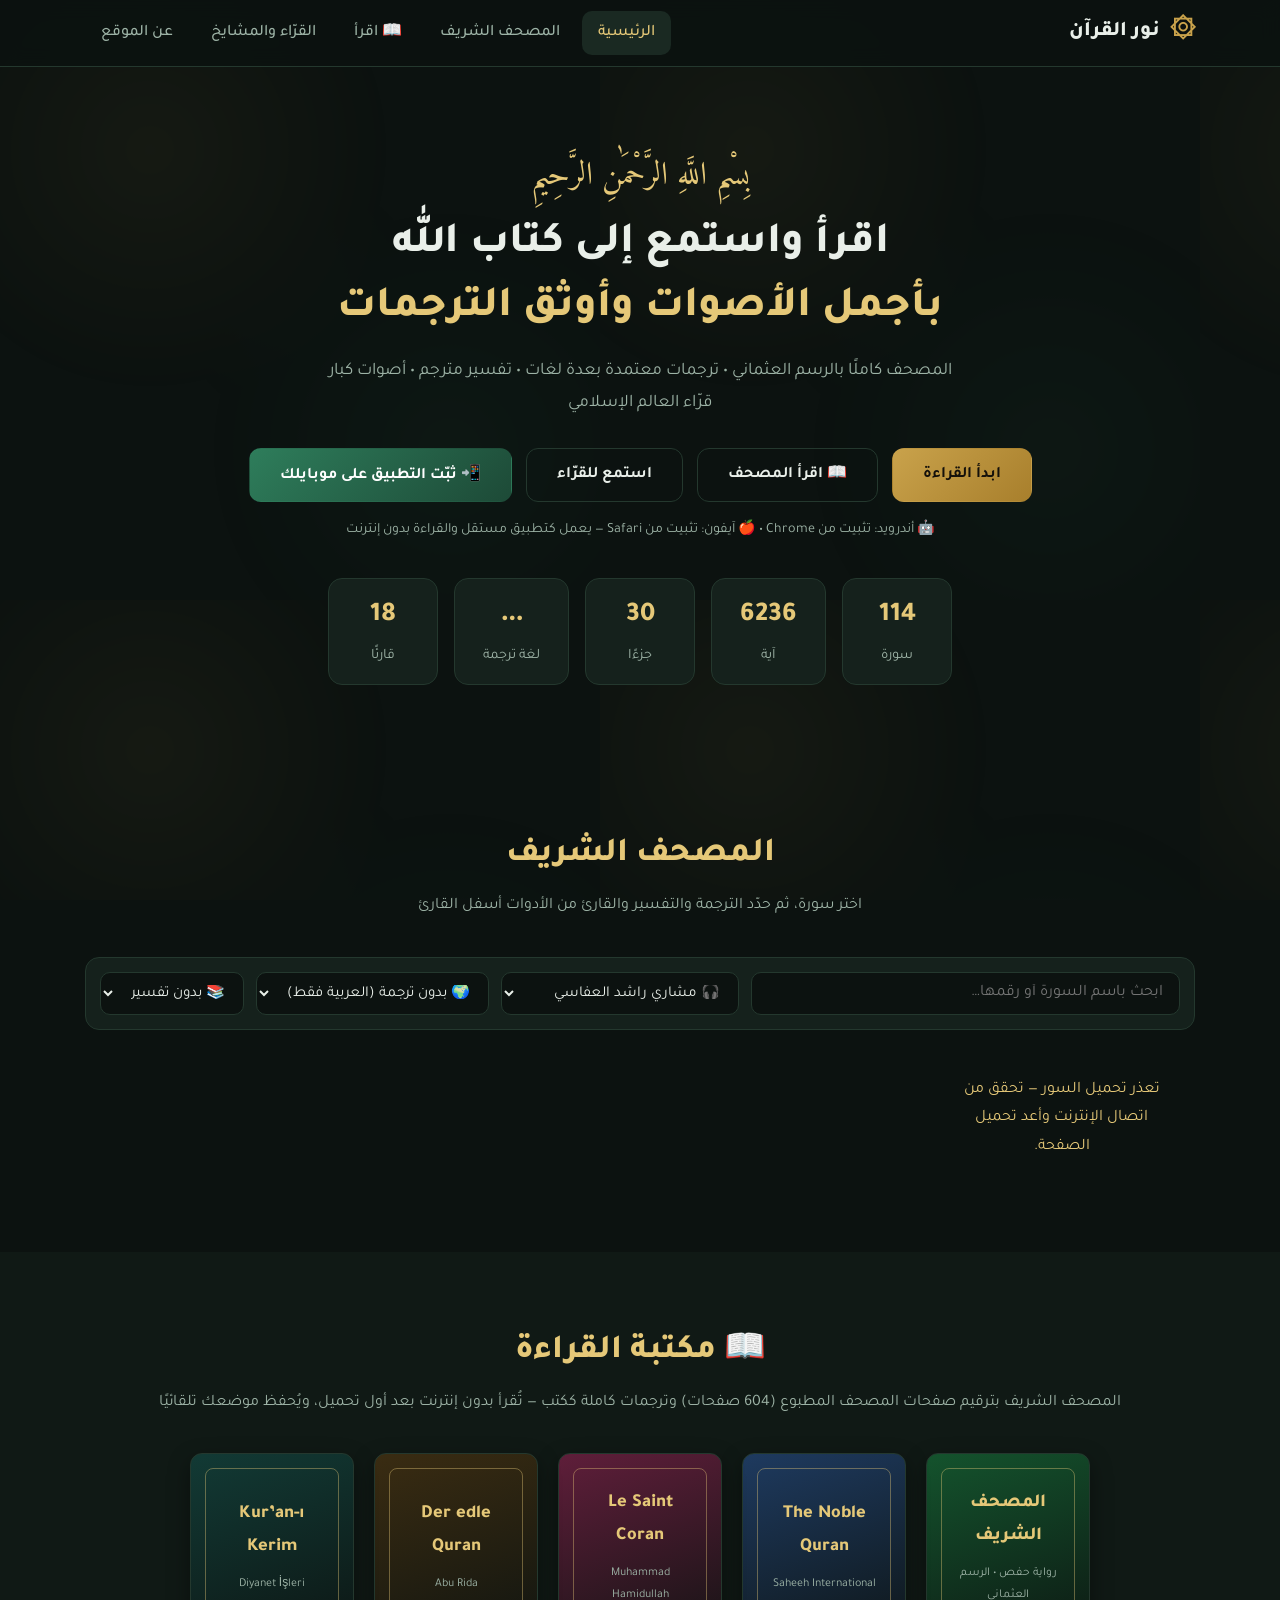
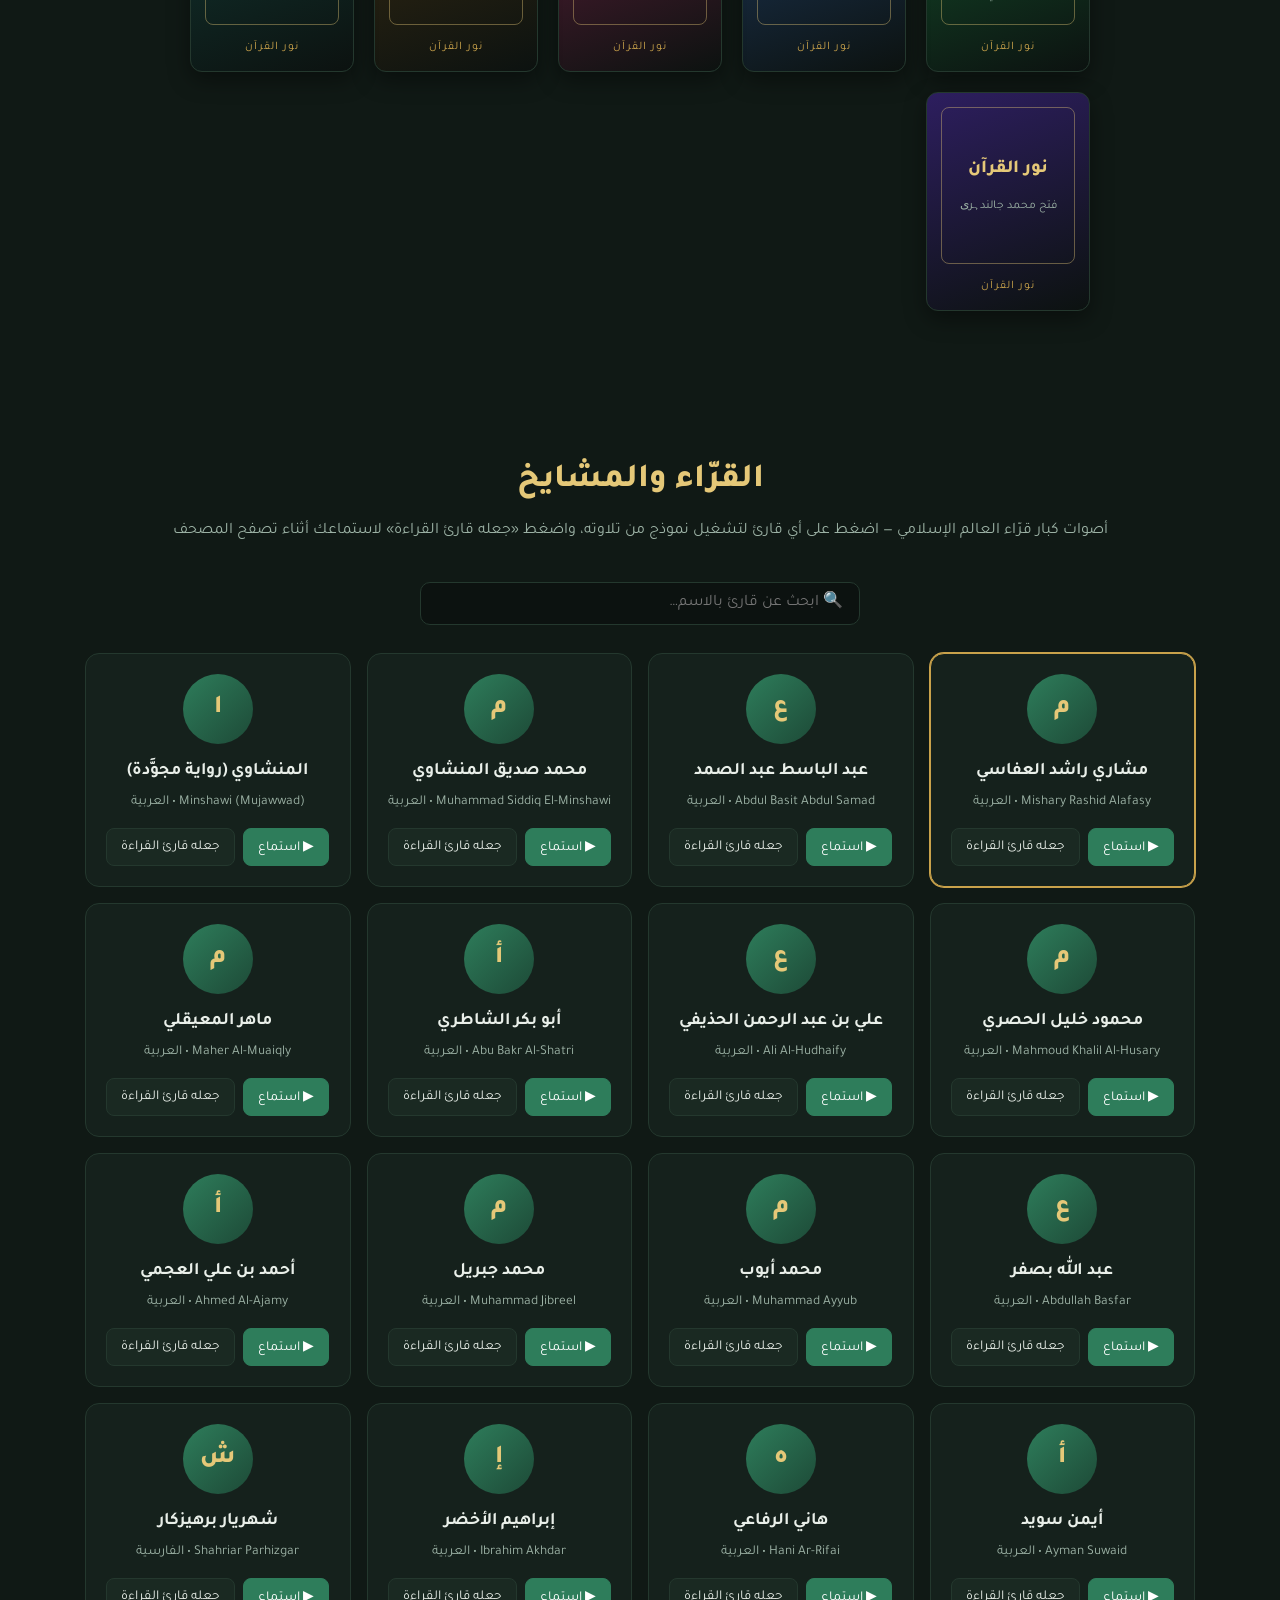
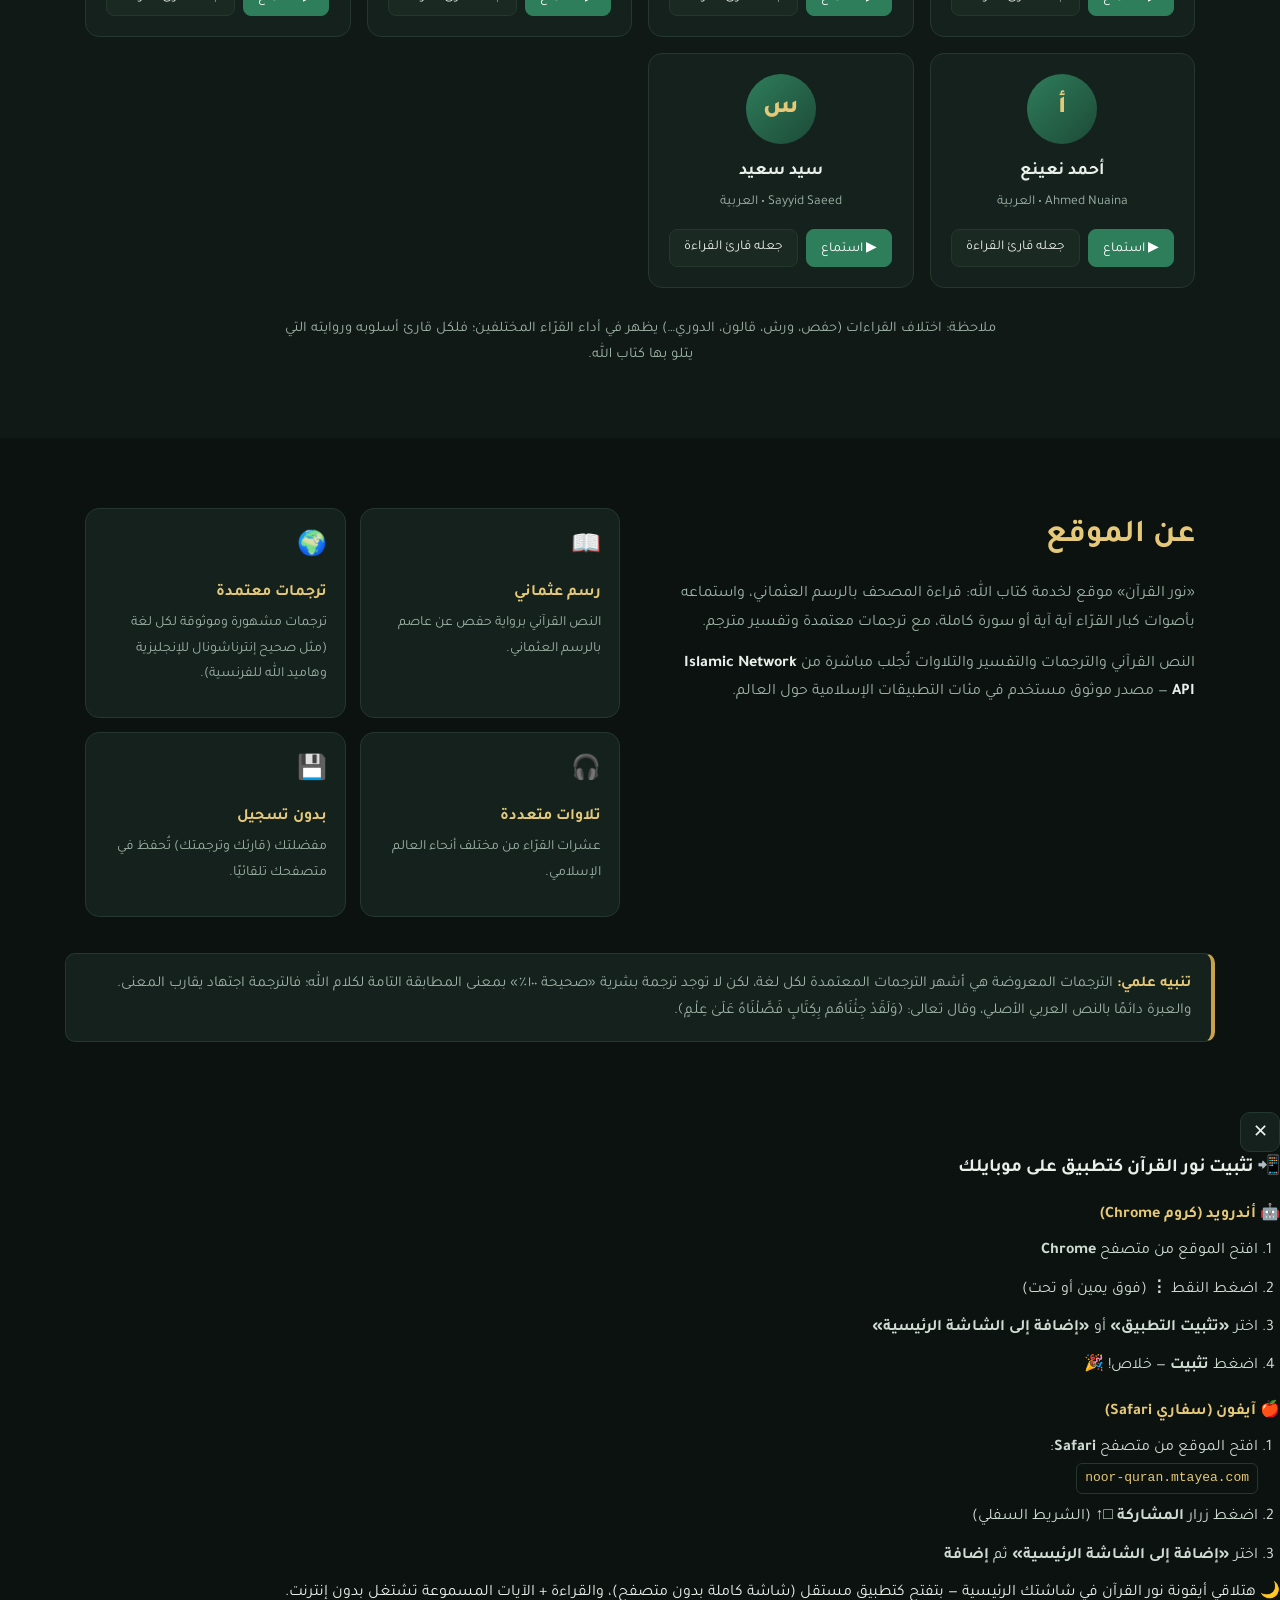
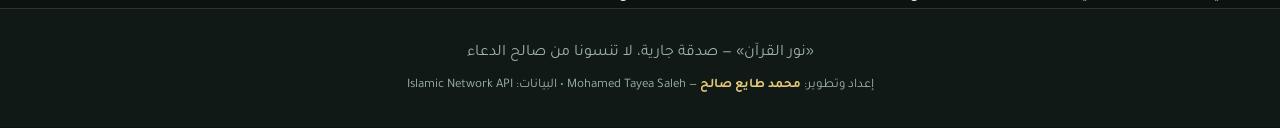
==== index.html @ c4c082a2 "Add files via upload" ====
<!DOCTYPE html>
<html lang="ar" dir="rtl">
<head>
<meta charset="UTF-8">
<meta name="viewport" content="width=device-width, initial-scale=1.0">
<title>نور القرآن | المصحف مكتوبًا ومسموعًا مع الترجمة والتفسير</title>
<meta name="description" content="موقع لقراءة القرآن الكريم مكتوبًا وسماعه بأصوات كبار القرّاء، مع ترجمات معتمدة بعدة لغات وتفسير مترجم.">
<meta name="keywords" content="القرآن الكريم, المصحف, قراءة القرآن, تلاوات, قرّاء, تفسير, ترجمة القرآن, مشاري العفاسي, عبد الباسط, الحصري">
<meta name="robots" content="index, follow">
<link rel="canonical" href="https://www.noor-quran.mtayea.com/">
<meta property="og:type" content="website">
<meta property="og:title" content="نور القرآن | المصحف مكتوبًا ومسموعًا مع الترجمة والتفسير">
<meta property="og:description" content="اقرأ واستمع إلى كتاب الله بالرسم العثماني، بأصوات كبار القرّاء، مع ترجمات معتمدة بعدة لغات وتفسير مترجم.">
<meta property="og:url" content="https://www.noor-quran.mtayea.com/">
<meta property="og:locale" content="ar_AR">
<meta name="twitter:card" content="summary_large_image">
<meta name="twitter:title" content="نور القرآن | المصحف مكتوبًا ومسموعًا">
<meta name="twitter:description" content="اقرأ واستمع إلى كتاب الله بأجمل الأصوات وأوثق الترجمات">
<link rel="preconnect" href="https://fonts.googleapis.com">
<link href="https://fonts.googleapis.com/css2?family=Amiri+Quran&family=Amiri:wght@400;700&family=Tajawal:wght@300;400;500;700;800&display=swap" rel="stylesheet">
<link rel="manifest" href="manifest.json">
<meta name="theme-color" content="#0c1210">
<meta name="mobile-web-app-capable" content="yes">
<meta name="apple-mobile-web-app-capable" content="yes">
<meta name="apple-mobile-web-app-status-bar-style" content="black-translucent">
<link rel="apple-touch-icon" href="icon-192.png">
<link rel="stylesheet" href="style.css">
</head>
<body>

<div class="bg-pattern"></div>

<header class="site-header">
  <div class="container header-inner">
    <a href="#home" class="brand">
      <span class="brand-mark">۞</span>
      <span class="brand-text">نور القرآن</span>
    </a>
    <nav class="main-nav" id="mainNav">
      <a href="#home" class="nav-link active">الرئيسية</a>
      <a href="#quran" class="nav-link">المصحف الشريف</a>
      <a href="#library" class="nav-link">📖 اقرأ</a>
      <a href="#reciters" class="nav-link">القرّاء والمشايخ</a>
      <a href="#about" class="nav-link">عن الموقع</a>
    </nav>
    <button class="nav-toggle" id="navToggle" aria-label="القائمة">☰</button>
  </div>
</header>

<main>
  <!-- ===== HERO / HOME ===== -->
  <section id="home" class="hero section">
    <div class="container hero-inner">
      <p class="hero-bismillah">بِسْمِ اللَّهِ الرَّحْمَٰنِ الرَّحِيمِ</p>
      <h1 class="hero-title">اقرأ واستمع إلى كتاب الله<br><span>بأجمل الأصوات وأوثق الترجمات</span></h1>
      <p class="hero-sub">المصحف كاملًا بالرسم العثماني • ترجمات معتمدة بعدة لغات • تفسير مترجم • أصوات كبار قرّاء العالم الإسلامي</p>
      <div class="hero-actions">
        <a href="#quran" class="btn btn-primary">ابدأ القراءة</a>
        <a href="#library" class="btn btn-ghost">📖 اقرأ المصحف</a>
        <a href="#reciters" class="btn btn-ghost">استمع للقرّاء</a>
        <button class="btn btn-primary" style="background:linear-gradient(135deg,#2e7d5b,#1d4a37);color:#fff" onclick="document.getElementById('iosModal').classList.add('open')">📲 ثبّت التطبيق على موبايلك</button>
      </div>
      <p class="hero-apk-note">🤖 أندرويد: تثبيت من Chrome • 🍎 آيفون: تثبيت من Safari — يعمل كتطبيق مستقل والقراءة بدون إنترنت</p>
      <div class="hero-stats">
        <div class="stat"><span class="stat-num">114</span><span class="stat-label">سورة</span></div>
        <div class="stat"><span class="stat-num">6236</span><span class="stat-label">آية</span></div>
        <div class="stat"><span class="stat-num">30</span><span class="stat-label">جزءًا</span></div>
        <div class="stat" id="statLangs"><span class="stat-num">…</span><span class="stat-label">لغة ترجمة</span></div>
        <div class="stat" id="statReciters"><span class="stat-num">…</span><span class="stat-label">قارئًا</span></div>
      </div>
    </div>
  </section>

  <!-- ===== QURAN ===== -->
  <section id="quran" class="section">
    <div class="container">
      <div class="section-head">
        <h2>المصحف الشريف</h2>
        <p>اختر سورة، ثم حدّد الترجمة والتفسير والقارئ من الأدوات أسفل القارئ</p>
      </div>

      <div class="toolbar">
        <input type="search" id="surahSearch" class="search-input" placeholder="ابحث باسم السورة أو رقمها…">
        <select id="reciterSelect" class="select" title="القارئ"></select>
        <select id="translationSelect" class="select" title="الترجمة"></select>
        <select id="tafsirSelect" class="select" title="التفسير"></select>
      </div>

      <div class="surah-grid" id="surahGrid"></div>
    </div>
  </section>

  <!-- ===== READER OVERLAY ===== -->
  <div class="reader-overlay" id="readerOverlay">
    <div class="reader">
      <div class="reader-header">
        <button class="reader-close" id="readerClose">✕</button>
        <div class="reader-title-wrap">
          <h3 id="readerTitle"></h3>
          <p id="readerMeta"></p>
        </div>
        <button class="btn-play-all" id="playAllBtn">▶ تشغيل السورة</button>
        <button class="btn-play-all dl-btn" id="dlSurahBtn" style="display:none">⬇️ تحميل السورة للاستماع بدون نت</button>
      </div>
      <div class="reader-body" id="readerBody"></div>
      <div class="reader-footer">
        <button class="btn btn-ghost" id="prevSurahBtn">‹ السورة السابقة</button>
        <button class="btn btn-ghost" id="nextSurahBtn">السورة التالية ›</button>
      </div>
    </div>
  </div>

  <!-- ===== LIBRARY (اقرأ) ===== -->
  <section id="library" class="section section-alt">
    <div class="container">
      <div class="section-head">
        <h2>📖 مكتبة القراءة</h2>
        <p>المصحف الشريف بترقيم صفحات المصحف المطبوع (604 صفحات) وترجمات كاملة ككتب — تُقرأ بدون إنترنت بعد أول تحميل، ويُحفظ موضعك تلقائيًا</p>
      </div>
      <div class="library-grid" id="libraryGrid"></div>
    </div>
  </section>

  <!-- ===== BOOK READER OVERLAY ===== -->
  <div class="book-overlay" id="bookOverlay">
    <div class="book-topbar">
      <button class="reader-close" onclick="closeBook()">✕</button>
      <select id="bookSel" class="select" onchange="switchBook(this)"></select>
      <select id="bookSurahSel" class="select" onchange="goSurah(this)"><option value="">انتقال إلى سورة…</option></select>
      <span class="book-pos" id="bookPageNum"></span>
    </div>
    <div class="book-stage" id="bookStage">
      <div class="book-paper" id="bookPage"></div>
    </div>
    <div class="book-nav">
      <button class="btn btn-ghost" id="bookPrev" onclick="bookPrev()">‹ السابقة</button>
      <input type="number" id="bookJump" class="book-jump" min="1" onchange="bookJumpGo(this)" title="رقم الصفحة">
      <button class="btn btn-ghost" id="bookNext" onclick="bookNext()">التالية ›</button>
    </div>
  </div>

  <!-- ===== RECITERS ===== -->
  <section id="reciters" class="section section-alt">
    <div class="container">
      <div class="section-head">
        <h2>القرّاء والمشايخ</h2>
        <p>أصوات كبار قرّاء العالم الإسلامي — اضغط على أي قارئ لتشغيل نموذج من تلاوته، واضغط «جعله قارئ القراءة» لاستماعك أثناء تصفح المصحف</p>
      </div>
      <div class="reciter-search-wrap">
        <input type="search" id="reciterSearch" class="search-input" placeholder="🔍 ابحث عن قارئ بالاسم…">
      </div>
      <div class="reciter-grid" id="reciterGrid"></div>
      <p class="qiraat-note">ملاحظة: اختلاف القراءات (حفص، ورش، قالون، الدوري…) يظهر في أداء القرّاء المختلفين؛ فلكل قارئ أسلوبه وروايته التي يتلو بها كتاب الله.</p>
    </div>
  </section>

  <!-- ===== ABOUT ===== -->
  <section id="about" class="section">
    <div class="container about-grid">
      <div>
        <h2>عن الموقع</h2>
        <p>«نور القرآن» موقع لخدمة كتاب الله: قراءة المصحف بالرسم العثماني، واستماعه بأصوات كبار القرّاء آية آية أو سورة كاملة، مع ترجمات معتمدة وتفسير مترجم.</p>
        <p>النص القرآني والترجمات والتفسير والتلاوات تُجلب مباشرة من <strong>Islamic Network API</strong> — مصدر موثوق مستخدم في مئات التطبيقات الإسلامية حول العالم.</p>
      </div>
      <div class="about-cards">
        <div class="about-card"><span class="about-icon">📖</span><h4>رسم عثماني</h4><p>النص القرآني برواية حفص عن عاصم بالرسم العثماني.</p></div>
        <div class="about-card"><span class="about-icon">🌍</span><h4>ترجمات معتمدة</h4><p>ترجمات مشهورة وموثوقة لكل لغة (مثل صحيح إنترناشونال للإنجليزية وهاميد الله للفرنسية).</p></div>
        <div class="about-card"><span class="about-icon">🎧</span><h4>تلاوات متعددة</h4><p>عشرات القرّاء من مختلف أنحاء العالم الإسلامي.</p></div>
        <div class="about-card"><span class="about-icon">💾</span><h4>بدون تسجيل</h4><p>مفضلتك (قارئك وترجمتك) تُحفظ في متصفحك تلقائيًا.</p></div>
      </div>
    </div>
    <div class="container honesty-note">
      <strong>تنبيه علمي:</strong> الترجمات المعروضة هي أشهر الترجمات المعتمدة لكل لغة، لكن لا توجد ترجمة بشرية «صحيحة ١٠٠٪» بمعنى المطابقة التامة لكلام الله؛ فالترجمة اجتهاد يقارب المعنى. والعبرة دائمًا بالنص العربي الأصلي، وقال تعالى: ﴿وَلَقَدْ جِئْنَاهُم بِكِتَابٍ فَصَّلْنَاهُ عَلَىٰ عِلْمٍ﴾.
    </div>
  </section>
</main>

<div class="ios-modal" id="iosModal">
  <div class="ios-card">
    <button class="reader-close" onclick="document.getElementById('iosModal').classList.remove('open')">✕</button>
    <h3>📲 تثبيت نور القرآن كتطبيق على موبايلك</h3>

    <h4 class="install-sub">🤖 أندرويد (كروم Chrome)</h4>
    <ol>
      <li>افتح الموقع من متصفح <b>Chrome</b></li>
      <li>اضغط النقط <b>⋮</b> (فوق يمين أو تحت)</li>
      <li>اختر <b>«تثبيت التطبيق»</b> أو <b>«إضافة إلى الشاشة الرئيسية»</b></li>
      <li>اضغط <b>تثبيت</b> — خلاص! 🎉</li>
    </ol>

    <h4 class="install-sub">🍎 آيفون (سفاري Safari)</h4>
    <ol>
      <li>افتح الموقع من متصفح <b>Safari</b>:<br><code>noor-quran.mtayea.com</code></li>
      <li>اضغط زرار <b>المشاركة</b> □↑ (الشريط السفلي)</li>
      <li>اختر <b>«إضافة إلى الشاشة الرئيسية»</b> ثم <b>إضافة</b></li>
    </ol>

    <p class="ios-tip">🌙 هتلاقي أيقونة نور القرآن في شاشتك الرئيسية — بتفتح كتطبيق مستقل (شاشة كاملة بدون متصفح)، والقراءة + الآيات المسموعة تشتغل بدون إنترنت.</p>
  </div>
</div>

<footer class="site-footer">
  <div class="container footer-inner">
    <p>«نور القرآن» — صدقة جارية، لا تنسونا من صالح الدعاء</p>
    <p class="footer-src">إعداد وتطوير: <strong style="color:#e5c878">محمد طايع صالح</strong> — Mohamed Tayea Saleh • البيانات: Islamic Network API</p>
  </div>
</footer>

<div class="audio-bar" id="audioBar">
  <span id="audioBarText">…</span>
  <audio id="mainAudio" controls></audio>
</div>

<script>
if ("serviceWorker" in navigator) {
  navigator.serviceWorker.register("sw.js").catch(() => {});
}
</script>
<script src="app.js"></script>
<script src="reader.js"></script>
</body>
</html>
---- style.css ----
:root{
  --bg:#0c1210;
  --bg-2:#101915;
  --card:#15211c;
  --card-2:#1a2922;
  --line:#24382e;
  --gold:#c9a24b;
  --gold-2:#e5c878;
  --green:#2e7d5b;
  --text:#e9efe9;
  --muted:#9db3a6;
  --radius:14px;
}
*{box-sizing:border-box;margin:0;padding:0}
html{scroll-behavior:smooth}
body{
  font-family:'Tajawal',sans-serif;
  background:var(--bg);
  color:var(--text);
  line-height:1.8;
  overflow-x:hidden;
}
.bg-pattern{
  position:fixed;inset:0;z-index:-1;opacity:.05;pointer-events:none;
  background-image:radial-gradient(circle at 25% 25%, var(--gold) 0, transparent 40%),
                   radial-gradient(circle at 75% 75%, var(--green) 0, transparent 40%);
  background-size:600px 600px;
}
.container{max-width:1150px;margin:0 auto;padding:0 20px}
a{color:inherit;text-decoration:none}

/* ===== Header ===== */
.site-header{
  position:sticky;top:0;z-index:50;
  background:rgba(12,18,16,.9);backdrop-filter:blur(10px);
  border-bottom:1px solid var(--line);
}
.header-inner{display:flex;align-items:center;justify-content:space-between;height:66px}
.brand{display:flex;align-items:center;gap:10px;font-size:1.3rem;font-weight:800}
.brand-mark{color:var(--gold);font-size:1.6rem}
.main-nav{display:flex;gap:6px}
.nav-link{padding:8px 16px;border-radius:10px;color:var(--muted);font-weight:500;transition:.2s}
.nav-link:hover{color:var(--text)}
.nav-link.active{background:var(--card-2);color:var(--gold-2)}
.nav-toggle{display:none;background:none;border:1px solid var(--line);color:var(--text);border-radius:8px;padding:6px 12px;font-size:1.2rem;cursor:pointer}

/* ===== Hero ===== */
.hero{padding:90px 0 70px;text-align:center}
.hero-bismillah{
  font-family:'Amiri Quran',serif;font-size:2rem;color:var(--gold-2);margin-bottom:18px;
}
.hero-title{font-size:2.7rem;font-weight:800;line-height:1.5;margin-bottom:14px}
.hero-title span{color:var(--gold-2)}
.hero-sub{color:var(--muted);font-size:1.1rem;max-width:640px;margin:0 auto 28px}
.hero-actions{display:flex;gap:14px;justify-content:center;flex-wrap:wrap;margin-bottom:16px}
.hero-apk-note{color:var(--muted);font-size:.88rem;margin-bottom:34px;text-align:center}
.btn{
  display:inline-block;padding:12px 30px;border-radius:12px;font-weight:700;cursor:pointer;
  border:1px solid transparent;transition:.2s;font-size:1rem;font-family:inherit;
}
.btn-primary{background:linear-gradient(135deg,var(--gold),#a87f2c);color:#14100a}
.btn-primary:hover{filter:brightness(1.1)}
.btn-ghost{background:transparent;border-color:var(--line);color:var(--text)}
.btn-ghost:hover{border-color:var(--gold);color:var(--gold-2)}
.hero-stats{display:flex;gap:16px;justify-content:center;flex-wrap:wrap}
.stat{
  background:var(--card);border:1px solid var(--line);border-radius:var(--radius);
  padding:14px 28px;min-width:110px;
}
.stat-num{display:block;font-size:1.7rem;font-weight:800;color:var(--gold-2)}
.stat-label{color:var(--muted);font-size:.9rem}

/* ===== Sections ===== */
.section{padding:70px 0}
.section-alt{background:var(--bg-2)}
.section-head{text-align:center;margin-bottom:36px}
.section-head h2{font-size:2.1rem;font-weight:800;color:var(--gold-2)}
.section-head p{color:var(--muted);margin-top:6px}

/* ===== Toolbar ===== */
.toolbar{
  display:flex;gap:12px;flex-wrap:wrap;margin-bottom:26px;
  background:var(--card);border:1px solid var(--line);border-radius:var(--radius);padding:14px;
}
.search-input{
  flex:1;min-width:220px;background:var(--bg);border:1px solid var(--line);
  border-radius:10px;padding:11px 16px;color:var(--text);font-family:inherit;font-size:1rem;
}
.search-input:focus{outline:none;border-color:var(--gold)}
.select{
  background:var(--bg);border:1px solid var(--line);border-radius:10px;
  padding:11px 14px;color:var(--text);font-family:inherit;font-size:.95rem;cursor:pointer;max-width:260px;
}
.select:focus{outline:none;border-color:var(--gold)}

/* ===== Surah grid ===== */
.surah-grid{display:grid;grid-template-columns:repeat(auto-fill,minmax(230px,1fr));gap:14px}
.surah-card{
  background:var(--card);border:1px solid var(--line);border-radius:var(--radius);
  padding:16px;cursor:pointer;transition:.2s;display:flex;gap:14px;align-items:center;
}
.surah-card:hover{transform:translateY(-3px);border-color:var(--gold);background:var(--card-2)}
.surah-num{
  width:46px;height:46px;flex-shrink:0;display:grid;place-items:center;
  border:2px solid var(--gold);border-radius:12px;color:var(--gold-2);font-weight:800;
  transform:rotate(45deg);
}
.surah-num span{transform:rotate(-45deg)}
.surah-info h4{font-size:1.05rem}
.surah-info p{color:var(--muted);font-size:.85rem}
.surah-badge{margin-inline-start:auto;font-size:.75rem;color:var(--muted);border:1px solid var(--line);border-radius:20px;padding:2px 10px}

/* ===== Reader ===== */
.reader-overlay{
  position:fixed;inset:0;z-index:100;display:none;
  background:rgba(5,8,7,.96);overflow-y:auto;
}
.reader-overlay.open{display:block}
.reader{max-width:900px;margin:0 auto;padding:20px}
.reader-header{
  display:flex;align-items:center;gap:14px;flex-wrap:wrap;
  position:sticky;top:0;background:rgba(5,8,7,.97);padding:14px 0;border-bottom:1px solid var(--line);z-index:5;
}
.reader-close{
  background:var(--card);border:1px solid var(--line);color:var(--text);
  width:40px;height:40px;border-radius:10px;cursor:pointer;font-size:1.1rem;
}
.reader-title-wrap{flex:1;min-width:180px}
.reader-title-wrap h3{font-size:1.4rem;color:var(--gold-2)}
.reader-title-wrap p{color:var(--muted);font-size:.85rem}
.btn-play-all{
  background:var(--green);border:none;color:#fff;padding:10px 20px;border-radius:10px;
  font-family:inherit;font-weight:700;cursor:pointer;font-size:.95rem;
}
.btn-play-all.playing{background:#a33}
.reader-body{padding:26px 0}
.bismillah-line{
  font-family:'Amiri Quran',serif;font-size:2.1rem;text-align:center;color:var(--gold-2);
  margin-bottom:26px;
}
.ayah-block{
  background:var(--card);border:1px solid var(--line);border-radius:var(--radius);
  padding:20px 22px;margin-bottom:16px;transition:.2s;
}
.ayah-block.playing{border-color:var(--gold);background:var(--card-2);box-shadow:0 0 0 1px var(--gold)}
.ayah-head{display:flex;align-items:center;gap:12px;margin-bottom:12px}
.ayah-num-badge{
  background:var(--green);color:#fff;border-radius:8px;padding:2px 12px;font-size:.85rem;font-weight:700;
}
.ayah-play-btn{
  background:var(--card-2);border:1px solid var(--line);color:var(--gold-2);
  width:36px;height:36px;border-radius:50%;cursor:pointer;font-size:.9rem;transition:.2s;
}
.ayah-play-btn:hover{border-color:var(--gold)}
.ayah-arabic{
  font-family:'Amiri Quran',serif;font-size:1.9rem;line-height:2.3;color:var(--text);
}
.ayah-translation{margin-top:12px;color:var(--muted);border-right:3px solid var(--green);padding-right:12px;font-size:.98rem}
.ayah-tafsir{
  margin-top:12px;background:var(--bg);border:1px solid var(--line);border-radius:10px;
  padding:12px 14px;font-size:.92rem;color:#cfdcd2;
}
.ayah-tafsir strong{color:var(--gold-2)}
.reader-footer{display:flex;justify-content:space-between;padding:16px 0 40px;gap:12px;flex-wrap:wrap}

/* ===== Reciters ===== */
.reciter-search-wrap{max-width:440px;margin:0 auto 28px}
.reciter-search-wrap .search-input{width:100%}
.reciter-grid{display:grid;grid-template-columns:repeat(auto-fill,minmax(250px,1fr));gap:16px}
.reciter-card{
  background:var(--card);border:1px solid var(--line);border-radius:var(--radius);
  padding:20px;text-align:center;transition:.2s;
}
.reciter-card:hover{border-color:var(--gold)}
.reciter-card.active-reciter{border-color:var(--gold);box-shadow:0 0 0 1px var(--gold)}
.reciter-avatar{
  width:70px;height:70px;margin:0 auto 12px;border-radius:50%;
  background:linear-gradient(135deg,var(--green),#1d4a37);display:grid;place-items:center;
  font-size:1.6rem;font-weight:800;color:var(--gold-2);
}
.reciter-card h4{font-size:1.1rem;margin-bottom:2px}
.reciter-card p{color:var(--muted);font-size:.85rem;margin-bottom:14px}
.reciter-actions{display:flex;gap:8px;justify-content:center;flex-wrap:wrap}
.reciter-btn{
  background:var(--card-2);border:1px solid var(--line);color:var(--text);
  padding:8px 14px;border-radius:8px;cursor:pointer;font-family:inherit;font-size:.85rem;transition:.2s;
}
.reciter-btn:hover{border-color:var(--gold);color:var(--gold-2)}
.reciter-btn.primary{background:var(--green);border-color:var(--green);color:#fff}
.qiraat-note{color:var(--muted);text-align:center;max-width:720px;margin:28px auto 0;font-size:.92rem}

/* ===== About ===== */
.about-grid{display:grid;grid-template-columns:1fr 1fr;gap:40px;align-items:start}
.about-grid h2{font-size:2rem;color:var(--gold-2);margin-bottom:14px}
.about-grid p{color:var(--muted);margin-bottom:12px}
.about-grid strong{color:var(--text)}
.about-cards{display:grid;grid-template-columns:1fr 1fr;gap:14px}
.about-card{background:var(--card);border:1px solid var(--line);border-radius:var(--radius);padding:18px}
.about-icon{font-size:1.5rem;display:block;margin-bottom:8px}
.about-card h4{color:var(--gold-2);margin-bottom:4px}
.about-card p{font-size:.88rem}
.honesty-note{
  margin-top:36px;background:var(--card);border:1px solid var(--line);
  border-right:4px solid var(--gold);border-radius:10px;padding:16px 20px;color:var(--muted);font-size:.95rem;
}
.honesty-note strong{color:var(--gold-2)}

/* ===== Footer ===== */
.site-footer{border-top:1px solid var(--line);padding:30px 0;background:var(--bg-2)}
.footer-inner{text-align:center;color:var(--muted)}
.footer-src{font-size:.82rem;margin-top:6px}

/* ===== Audio bar ===== */
.audio-bar{
  position:fixed;bottom:0;left:0;right:0;z-index:90;
  background:var(--card-2);border-top:1px solid var(--gold);
  display:none;align-items:center;gap:16px;padding:8px 20px;
}
.audio-bar.show{display:flex}
.audio-bar span{font-size:.9rem;color:var(--gold-2);white-space:nowrap;overflow:hidden;text-overflow:ellipsis}
.audio-bar audio{height:40px;flex:1;max-width:520px}

/* ===== Responsive ===== */
@media (max-width:820px){
  .hero-title{font-size:1.9rem}
  .about-grid{grid-template-columns:1fr}
  .main-nav{
    display:none;position:absolute;top:66px;right:0;left:0;
    background:var(--bg-2);flex-direction:column;padding:12px;border-bottom:1px solid var(--line);
  }
  .main-nav.open{display:flex}
  .nav-toggle{display:block}
  .ayah-arabic{font-size:1.5rem}
  .toolbar .select{max-width:100%;width:100%}
}

/* ===== Library (مكتبة القراءة) ===== */
.library-grid{display:grid;grid-template-columns:repeat(auto-fill,minmax(160px,1fr));gap:20px;max-width:900px;margin:0 auto}
.book-cover{aspect-ratio:3/4;border-radius:12px;border:1px solid var(--line);cursor:pointer;position:relative;overflow:hidden;transition:.25s;box-shadow:0 8px 22px rgba(0,0,0,.4)}
.book-cover:hover{transform:translateY(-6px) scale(1.02);box-shadow:0 14px 30px rgba(0,0,0,.55)}
.book-cover-inner{position:absolute;inset:14px 14px 46px;display:flex;flex-direction:column;justify-content:center;align-items:center;text-align:center;gap:10px;border:1px solid rgba(229,200,120,.4);border-radius:8px;padding:10px}
.book-cover-name{font-size:1.15rem;font-weight:800;color:var(--gold-2)}
.book-cover-author{font-size:.75rem;color:var(--muted)}
.book-cover-brand{position:absolute;bottom:12px;left:0;right:0;text-align:center;font-size:.72rem;color:var(--gold);letter-spacing:1px}

/* ===== Book Reader ===== */
.book-overlay{position:fixed;inset:0;z-index:110;display:none;background:#080d0b;flex-direction:column}
.book-overlay.open{display:flex}
.book-topbar{display:flex;align-items:center;gap:10px;padding:10px 16px;background:var(--card);border-bottom:1px solid var(--line);flex-wrap:wrap}
.book-topbar .select{max-width:200px}
.book-pos{margin-inline-start:auto;color:var(--gold-2);font-weight:700;font-size:.95rem}
.book-stage{flex:1;min-height:0;overflow:hidden;padding:14px 10px;display:flex;justify-content:center}
.book-paper{background:#f6f0dc;color:#222;width:100%;max-width:760px;height:100%;min-height:0;overflow-y:auto;border-radius:6px;padding:40px 38px;box-shadow:0 10px 40px rgba(0,0,0,.6), inset 0 0 60px rgba(120,90,20,.08);line-height:2.3;box-sizing:border-box}
.book-paper[dir="rtl"]{font-family:'Amiri Quran','Amiri',serif;text-align:justify;font-size:1.65rem}
.book-paper[dir="ltr"]{text-align:left;font-size:1.08rem;line-height:1.9}
.book-loading{text-align:center;padding:80px 20px;color:#555}
.bsurah{text-align:center;margin:14px 0 10px}
.bsurah-frame{display:inline-block;border:2px solid #8a6d2f;border-radius:10px;padding:4px 26px;color:#6b541c;font-weight:700;font-size:1.15rem;background:linear-gradient(180deg,#fbf6e3,#efe4bd)}
.bbismillah{text-align:center;color:#6b541c;font-size:1.5rem;margin:6px 0 14px}
.bayah-num{display:inline-grid;place-items:center;min-width:1.7em;height:1.7em;border:1.5px solid #8a6d2f;border-radius:50%;font-size:.55em;color:#6b541c;margin:0 4px;font-family:'Tajawal',sans-serif;vertical-align:middle}
.btrans-surah{text-align:center;font-weight:800;color:#6b541c;border-bottom:2px solid #d8c68a;padding-bottom:6px;margin:18px 0 12px;font-size:1.05rem}
.btrans-ayah{display:flex;gap:10px;margin-bottom:12px;align-items:flex-start}
.btrans-ayah .bayah-num{flex-shrink:0;margin-top:3px;border-color:#b09a55;color:#8a6d2f}
.btrans-ayah p{margin:0;flex:1}
.book-nav{display:flex;align-items:center;justify-content:center;gap:14px;padding:12px;background:var(--card);border-top:1px solid var(--line)}
.book-jump{width:90px;background:var(--bg);border:1px solid var(--line);border-radius:10px;padding:10px;color:var(--text);text-align:center;font-family:inherit}
.book-nav .btn:disabled{opacity:.35;cursor:default}
@media(max-width:640px){
  .book-stage{padding:8px 6px}
  .book-paper{padding:22px 14px}
  .book-paper[dir="rtl"]{font-size:1.3rem;line-height:2}
}

/* ===== Install modal ===== */
.install-sub{color:var(--gold-2);margin:16px 0 6px;font-size:1rem}
.ios-card ol{margin:6px 0 0;padding-inline-start:22px}
.ios-card li{margin-bottom:8px;color:#cfdcd2;line-height:1.9}
.ios-card code{background:var(--bg);border:1px solid var(--line);border-radius:6px;padding:2px 8px;color:var(--gold-2);direction:ltr;display:inline-block}
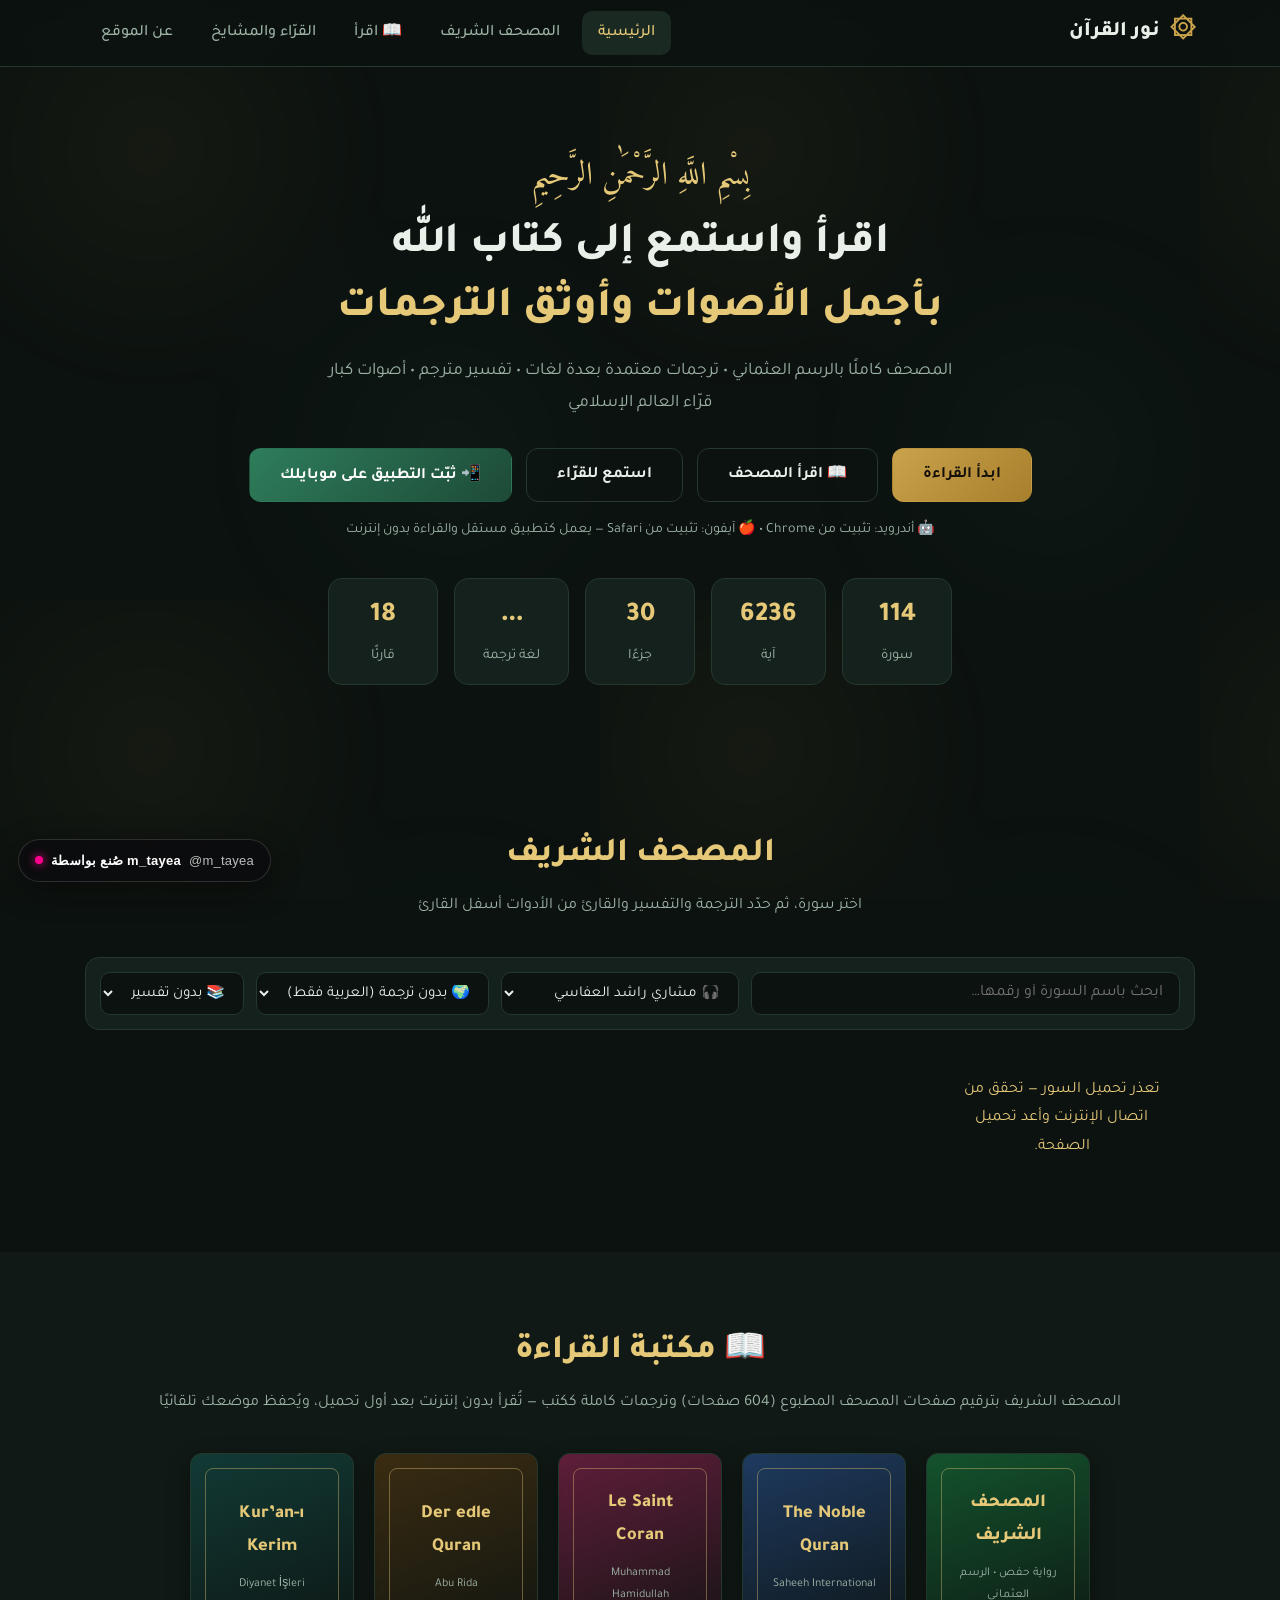
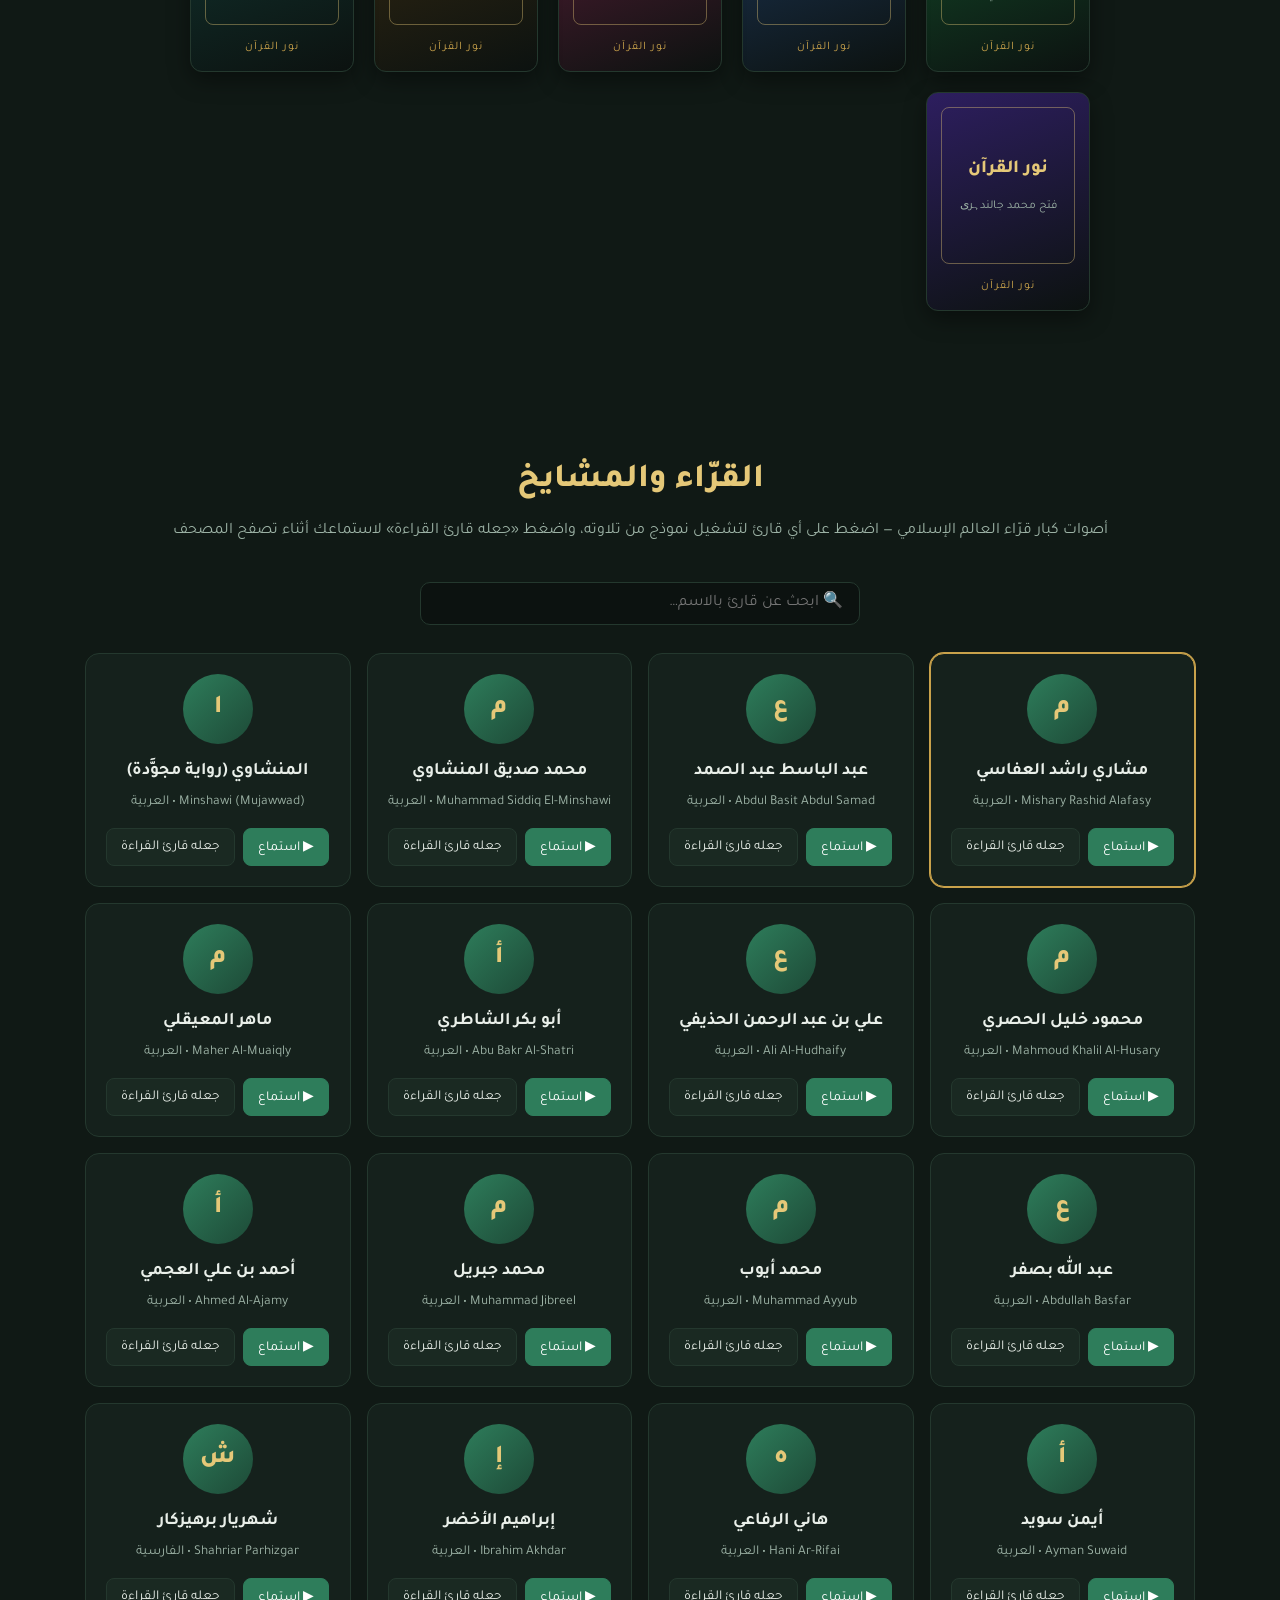
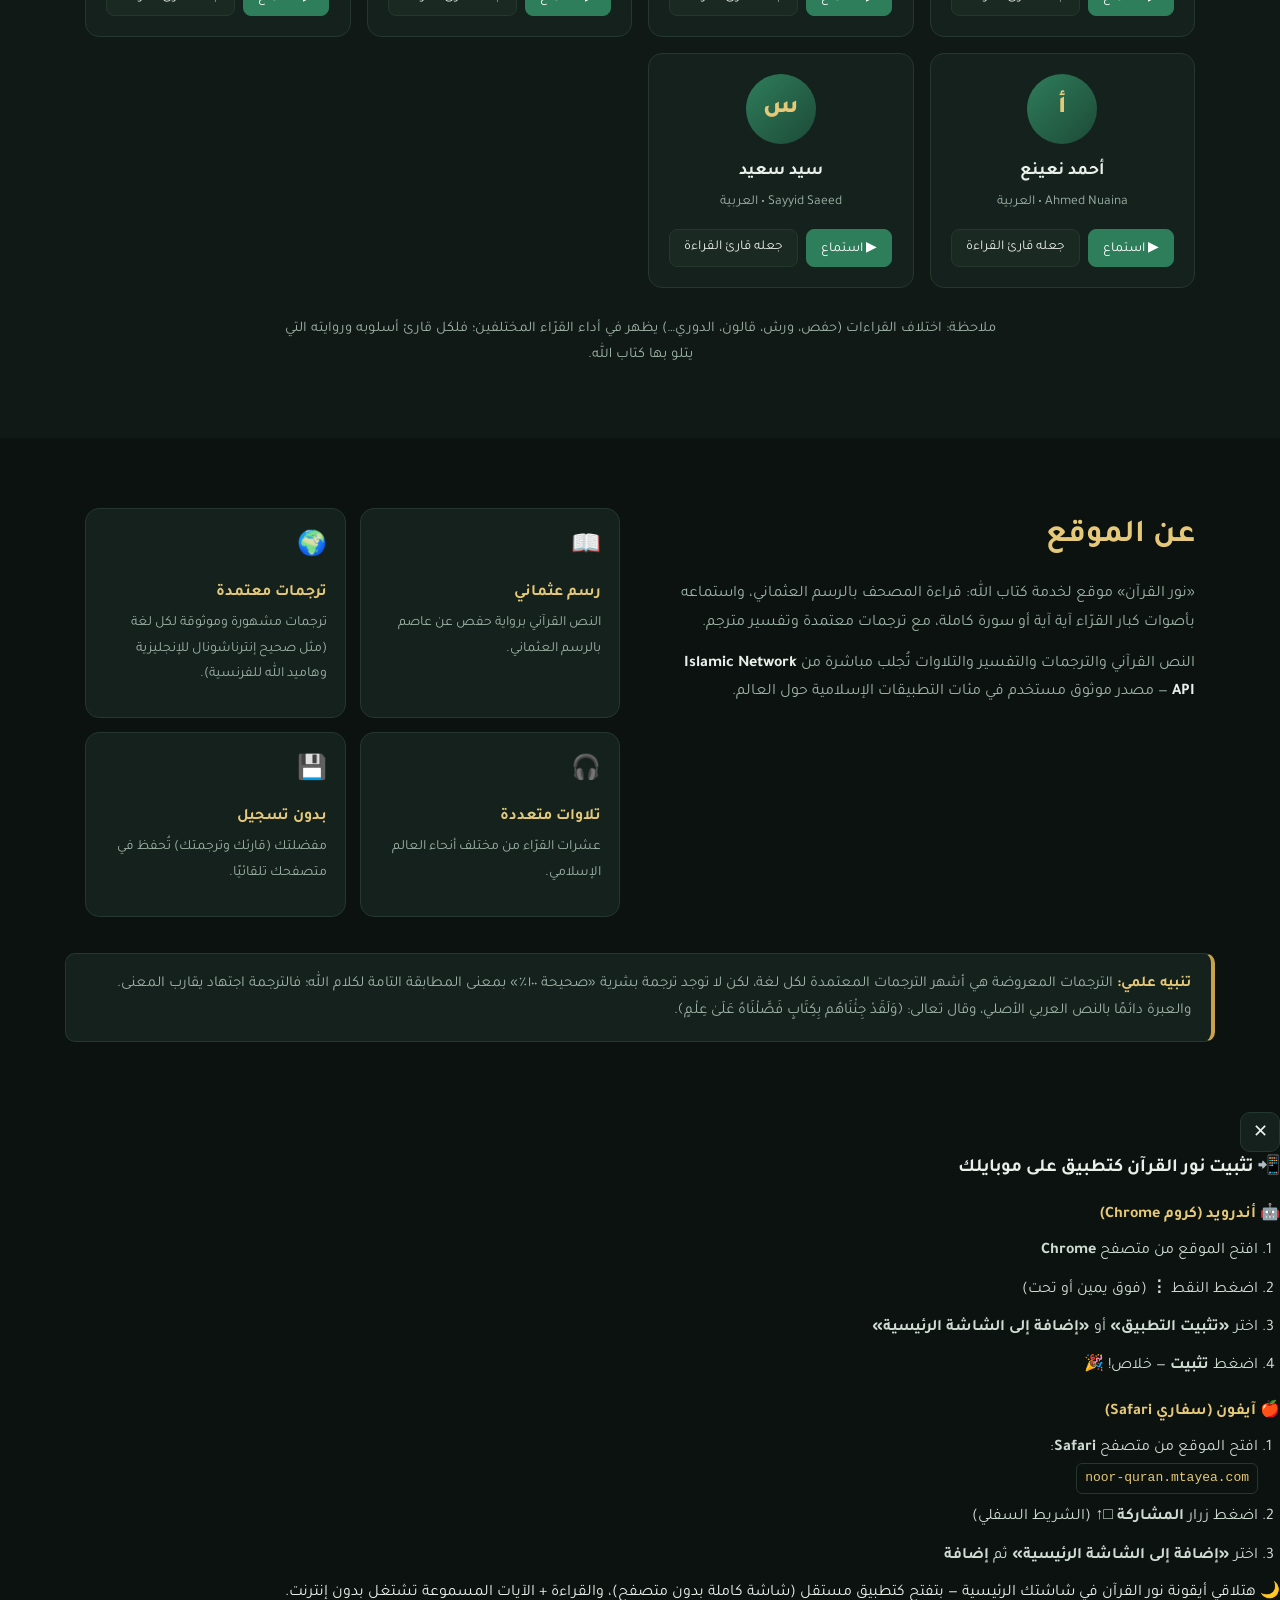
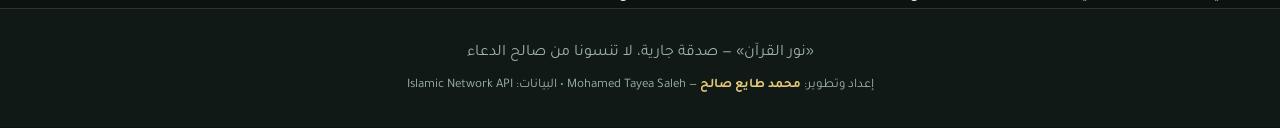
==== commit 8c8ab3f9: "m_tayea signature 🤖" ====
--- a/index.html
+++ b/index.html
@@ -218,5 +218,6 @@
 </script>
 <script src="app.js"></script>
 <script src="reader.js"></script>
+<script src="mtayea-signature.js"></script>
 </body>
 </html>
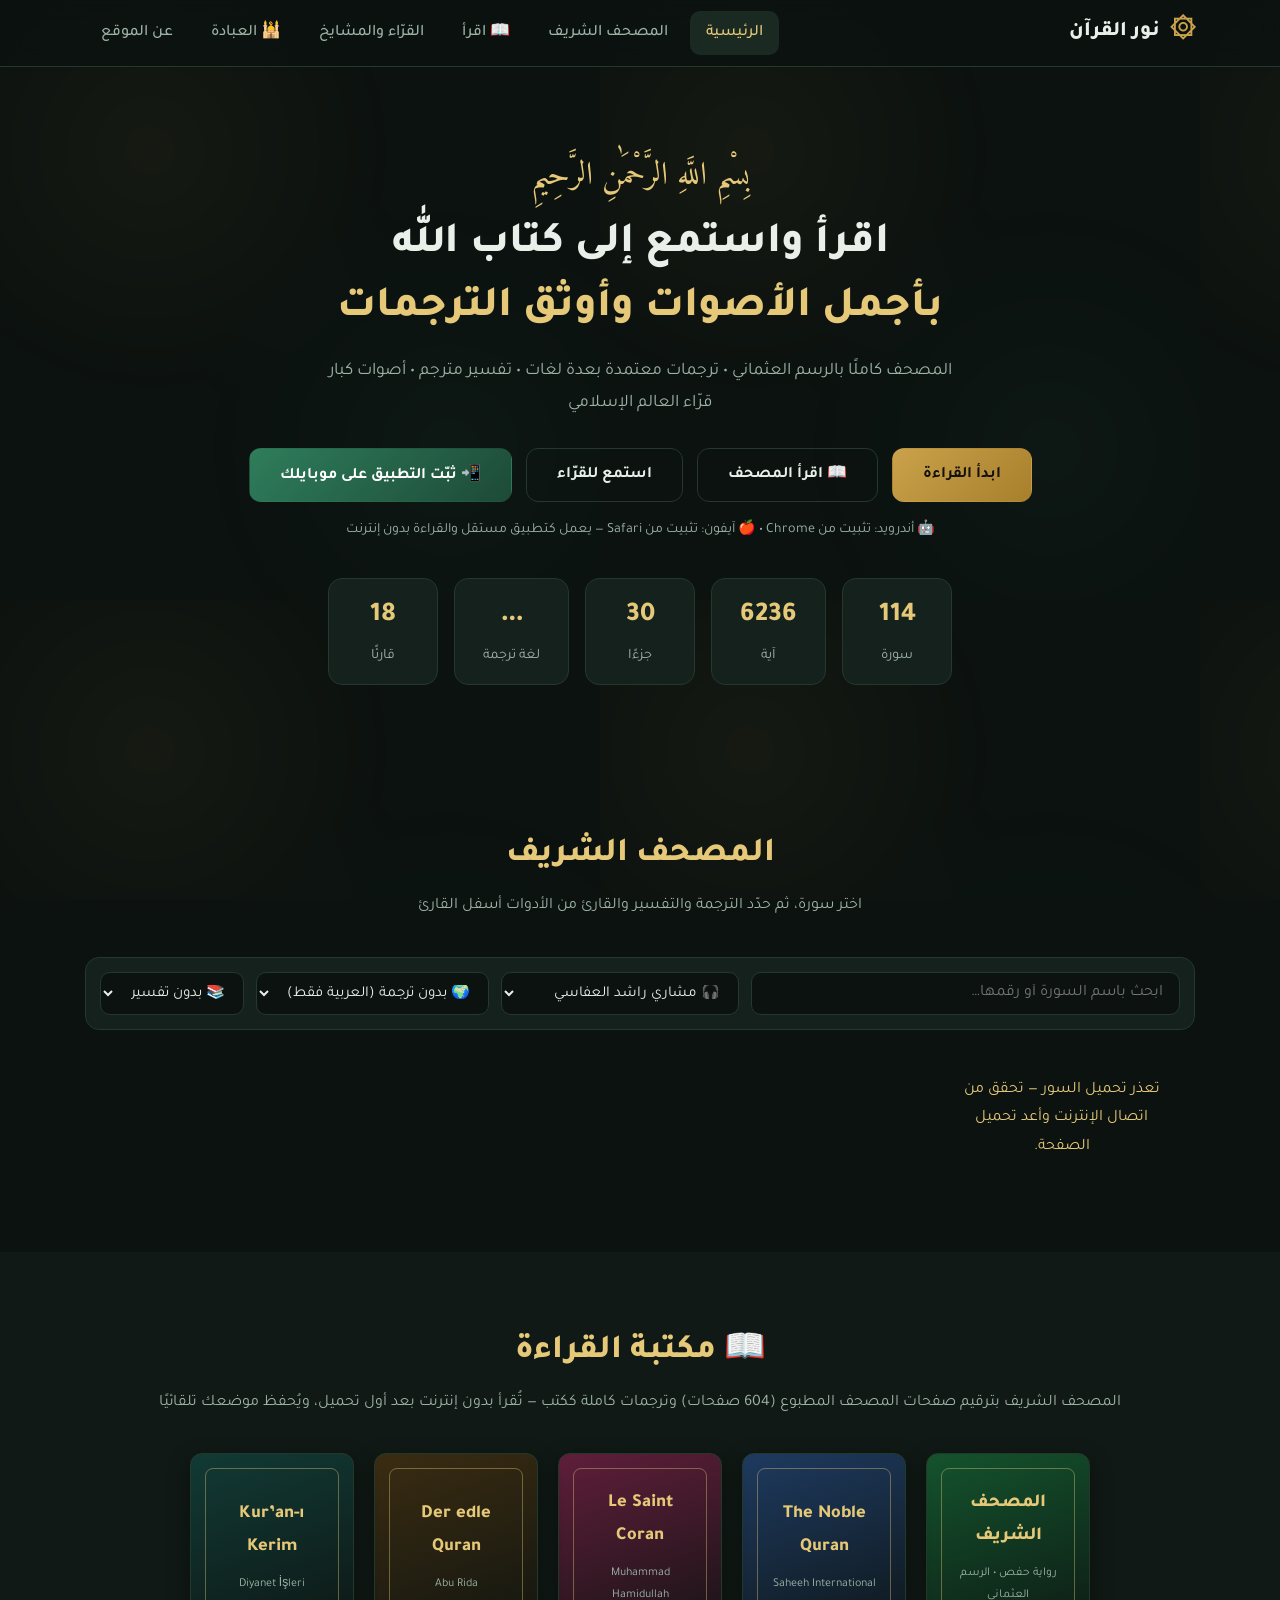
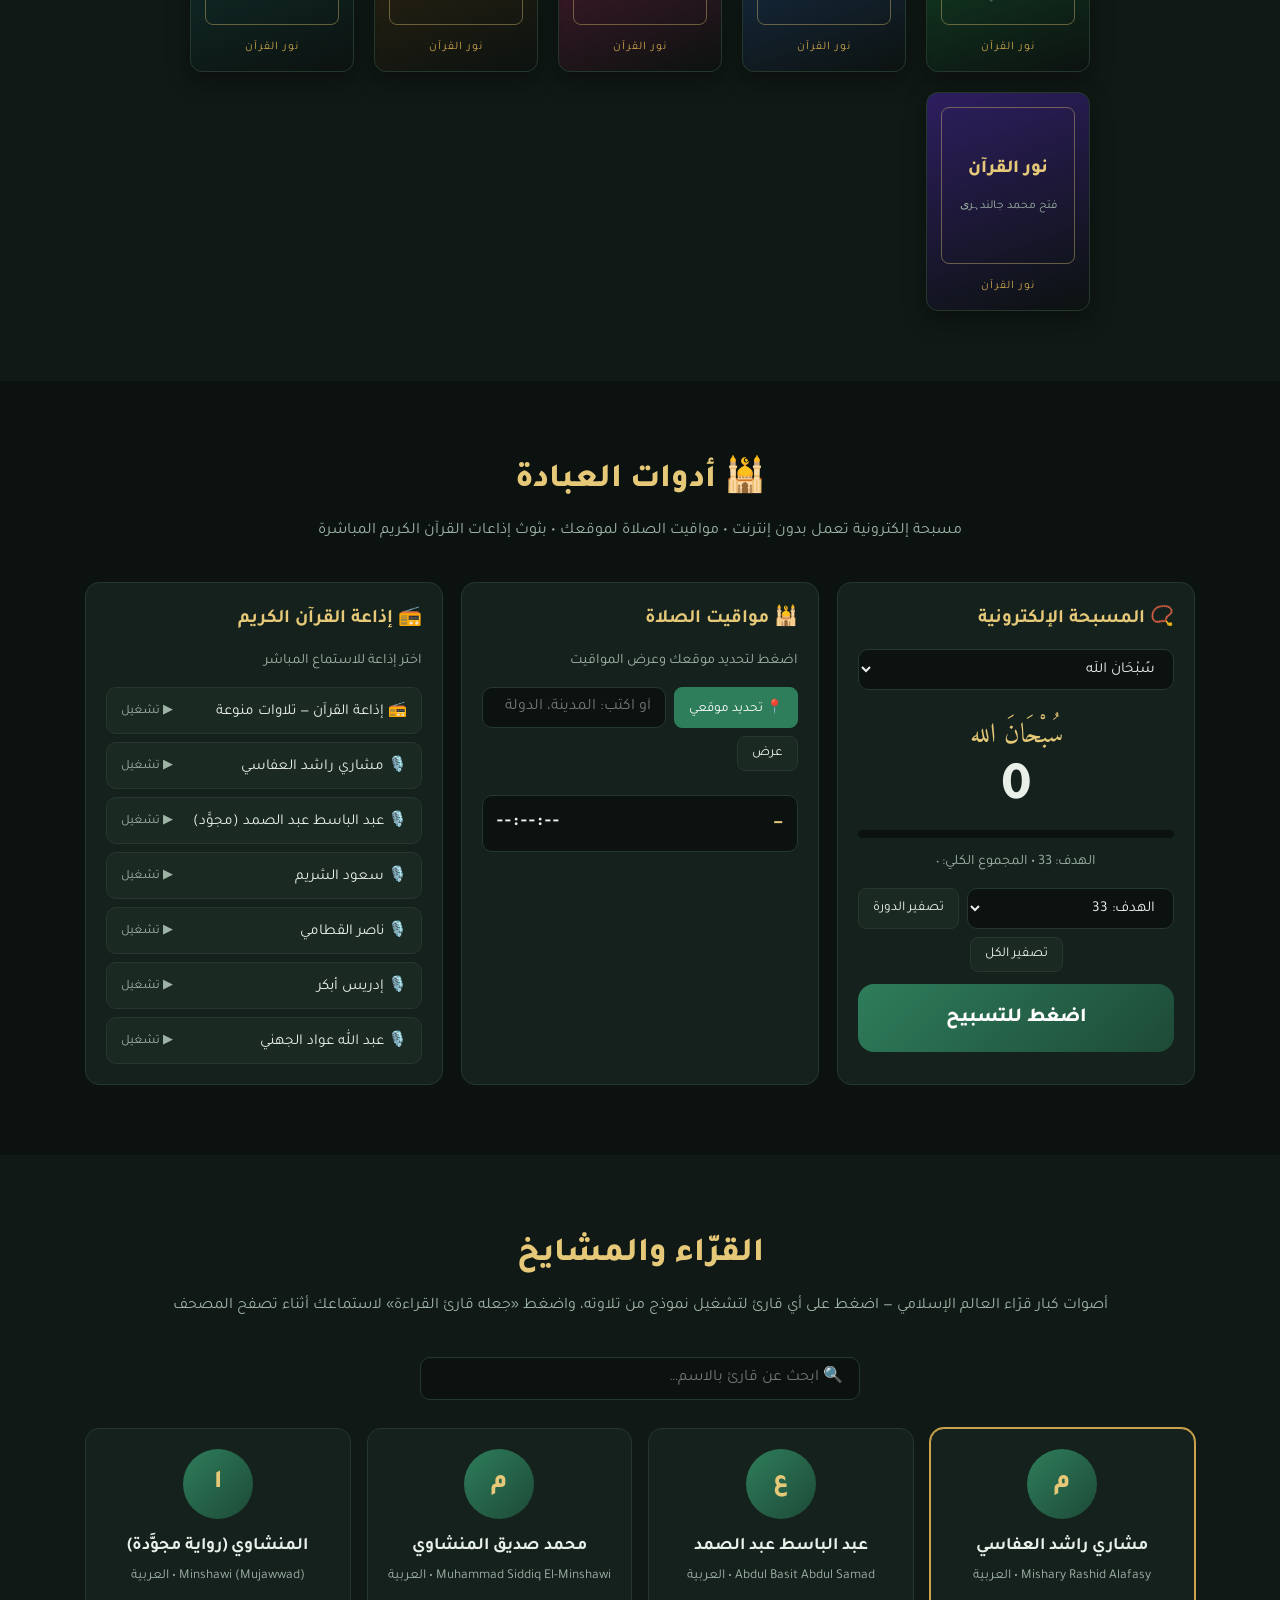
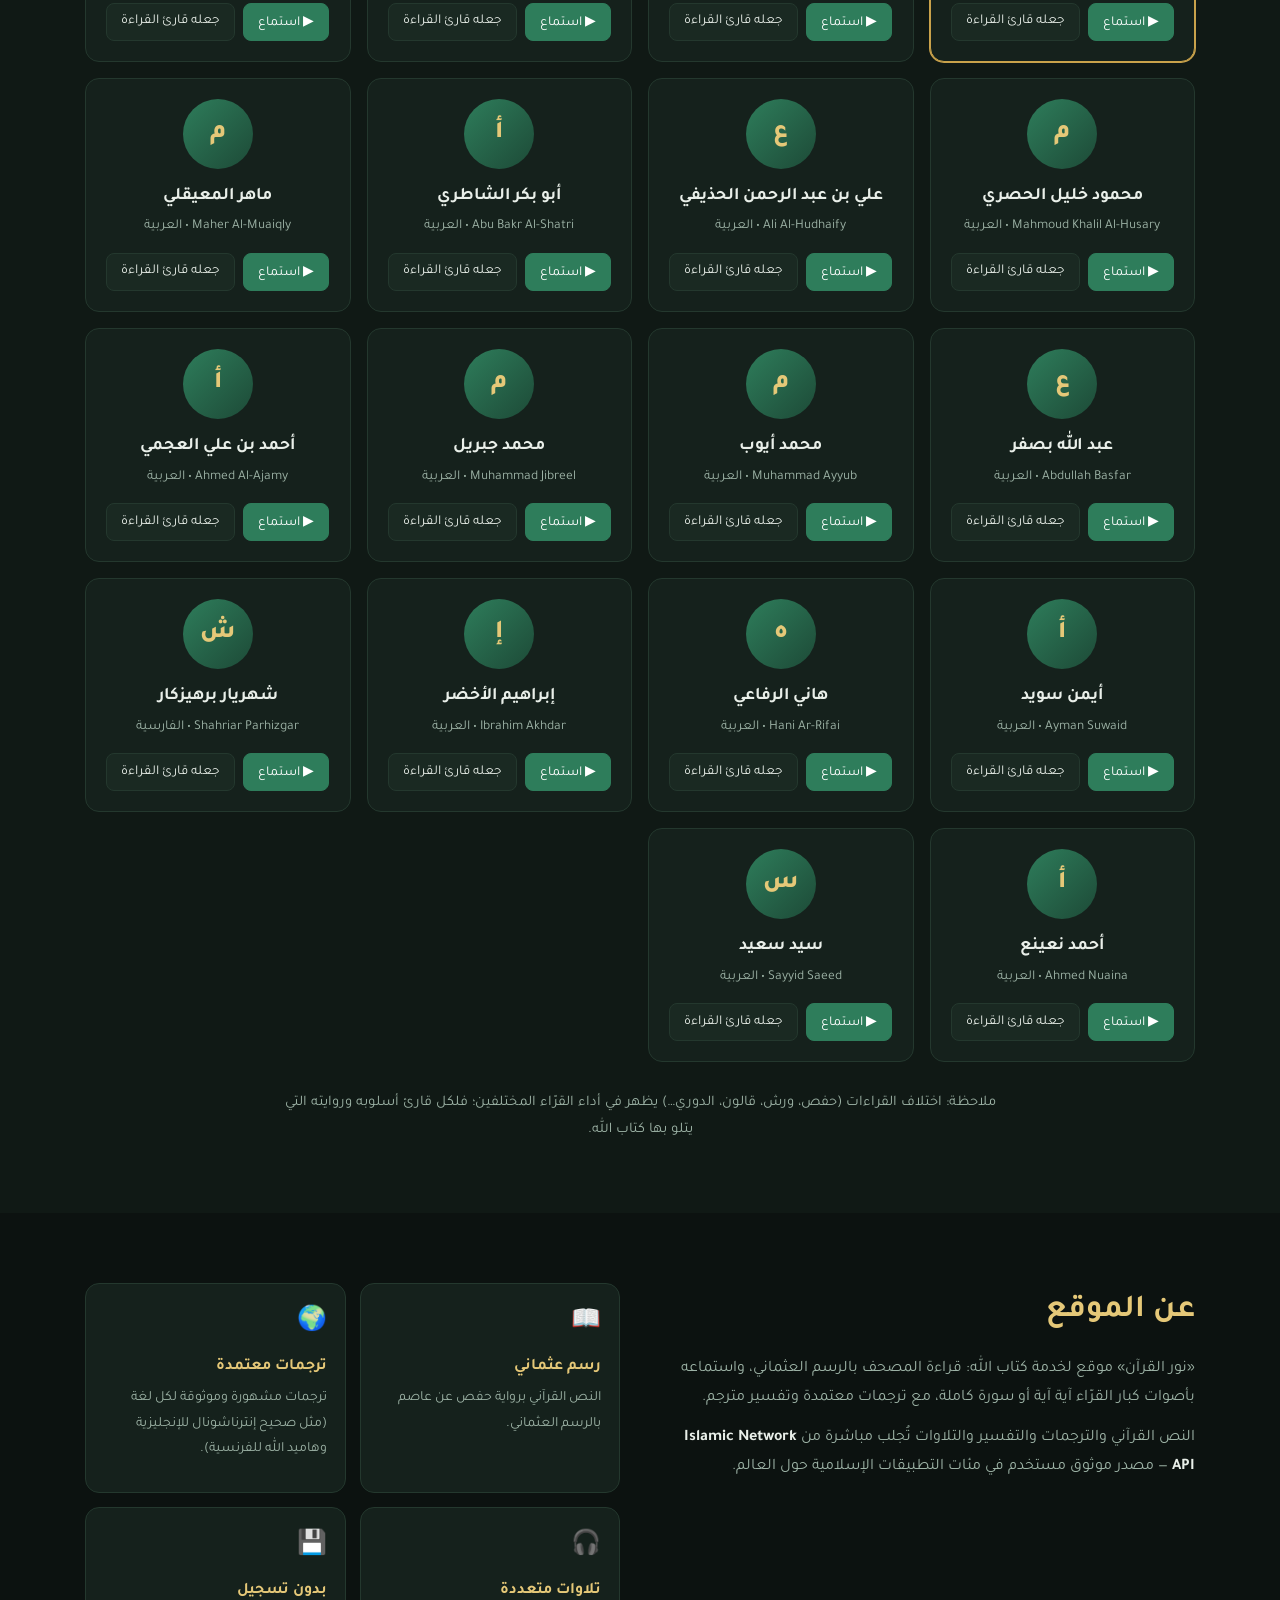
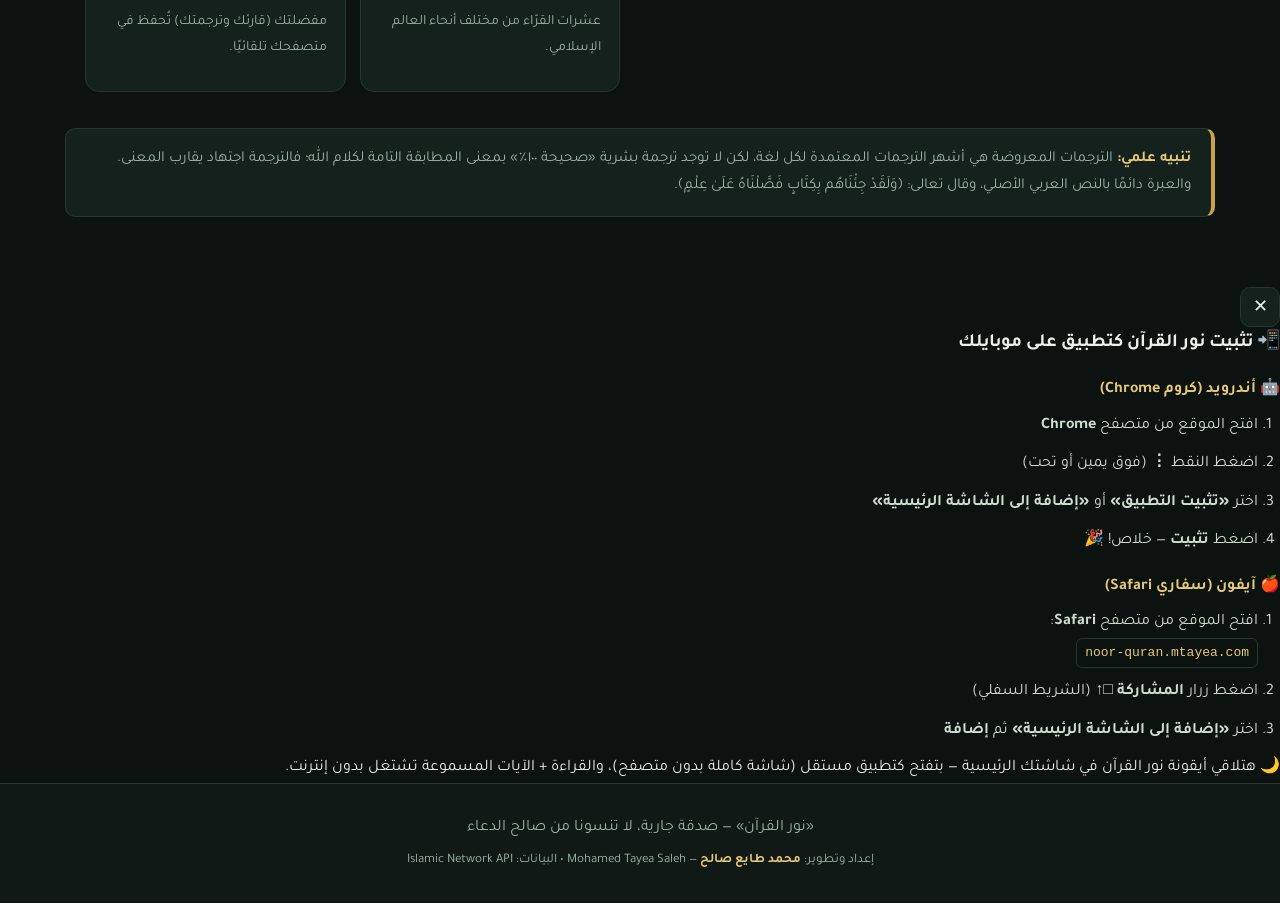
==== commit 4bbb5432: "Add files via upload" ====
--- a/index.html
+++ b/index.html
@@ -41,6 +41,7 @@
       <a href="#quran" class="nav-link">المصحف الشريف</a>
       <a href="#library" class="nav-link">📖 اقرأ</a>
       <a href="#reciters" class="nav-link">القرّاء والمشايخ</a>
+      <a href="#worship" class="nav-link">🕌 العبادة</a>
       <a href="#about" class="nav-link">عن الموقع</a>
     </nav>
     <button class="nav-toggle" id="navToggle" aria-label="القائمة">☰</button>
@@ -139,6 +140,60 @@
     </div>
   </div>
 
+  <!-- ===== WORSHIP TOOLS ===== -->
+  <section id="worship" class="section">
+    <div class="container">
+      <div class="section-head">
+        <h2>🕌 أدوات العبادة</h2>
+        <p>مسبحة إلكترونية تعمل بدون إنترنت • مواقيت الصلاة لموقعك • بثوث إذاعات القرآن الكريم المباشرة</p>
+      </div>
+      <div class="worship-grid">
+
+        <!-- المسبحة -->
+        <div class="tool-card">
+          <h3>📿 المسبحة الإلكترونية</h3>
+          <select id="tasDhikrSel" class="select" onchange="tasSelect(this)"></select>
+          <div class="tas-dhikr" id="tasDhikr">سُبْحَانَ الله</div>
+          <div class="tas-count" id="tasCount">0</div>
+          <div class="tas-bar-wrap"><div class="tas-bar" id="tasBar"></div></div>
+          <div class="tas-meta">الهدف: <span id="tasTarget">33</span> • المجموع الكلي: <span id="tasTotal">0</span></div>
+          <div class="tas-controls">
+            <select id="tasTargetSel" class="select" onchange="tasTargetFn(this)"></select>
+            <button class="reciter-btn" onclick="tasResetCycle()">تصفير الدورة</button>
+            <button class="reciter-btn" onclick="tasResetAll()">تصفير الكل</button>
+          </div>
+          <button class="tas-tap" onclick="tasTap()">اضغط للتسبيح</button>
+          <div class="tas-flash" id="tasFlash"></div>
+        </div>
+
+        <!-- مواقيت الصلاة -->
+        <div class="tool-card">
+          <h3>🕌 مواقيت الصلاة</h3>
+          <p class="pray-status" id="prayStatus">اضغط لتحديد موقعك وعرض المواقيت</p>
+          <div class="pray-actions">
+            <button class="reciter-btn primary" onclick="prayLocate()">📍 تحديد موقعي</button>
+            <input type="text" id="prayCity" class="search-input" placeholder="أو اكتب: المدينة، الدولة">
+            <button class="reciter-btn" onclick="prayCityGo()">عرض</button>
+          </div>
+          <div class="pray-grid" id="prayGrid"></div>
+          <div class="pray-next">
+            <span id="prayNextLabel">—</span>
+            <span class="pray-countdown" id="prayCountdown">--:--:--</span>
+          </div>
+        </div>
+
+        <!-- إذاعة القرآن -->
+        <div class="tool-card">
+          <h3>📻 إذاعة القرآن الكريم</h3>
+          <p class="pray-status" id="radioStatus">اختر إذاعة للاستماع المباشر</p>
+          <div class="radio-list" id="radioList"></div>
+          <audio id="radioAudio" preload="none"></audio>
+        </div>
+
+      </div>
+    </div>
+  </section>
+
   <!-- ===== RECITERS ===== -->
   <section id="reciters" class="section section-alt">
     <div class="container">
@@ -218,6 +273,6 @@
 </script>
 <script src="app.js"></script>
 <script src="reader.js"></script>
-<script src="mtayea-signature.js"></script>
+<script src="tools.js"></script>
 </body>
 </html>
--- a/style.css
+++ b/style.css
@@ -276,3 +276,38 @@
 .ios-card ol{margin:6px 0 0;padding-inline-start:22px}
 .ios-card li{margin-bottom:8px;color:#cfdcd2;line-height:1.9}
 .ios-card code{background:var(--bg);border:1px solid var(--line);border-radius:6px;padding:2px 8px;color:var(--gold-2);direction:ltr;display:inline-block}
+
+/* ===== Worship Tools ===== */
+.worship-grid{display:grid;grid-template-columns:repeat(auto-fit,minmax(300px,1fr));gap:18px}
+.tool-card{background:var(--card);border:1px solid var(--line);border-radius:var(--radius);padding:20px;display:flex;flex-direction:column;gap:12px;position:relative}
+.tool-card h3{color:var(--gold-2);font-size:1.2rem}
+.tool-card .select{width:100%;max-width:none}
+.tas-dhikr{text-align:center;font-family:'Amiri Quran','Amiri',serif;font-size:1.7rem;color:var(--gold-2);min-height:2.4rem}
+.tas-count{text-align:center;font-size:3.4rem;font-weight:800;color:var(--text);line-height:1}
+.tas-bar-wrap{height:8px;background:var(--bg);border-radius:10px;overflow:hidden}
+.tas-bar{height:100%;width:0;background:linear-gradient(90deg,var(--green),var(--gold));transition:width .15s}
+.tas-meta{text-align:center;color:var(--muted);font-size:.9rem}
+.tas-controls{display:flex;gap:8px;flex-wrap:wrap;justify-content:center}
+.tas-controls .select{width:auto;flex:1;min-width:120px}
+.tas-tap{border:none;border-radius:16px;padding:22px;font-size:1.25rem;font-weight:800;font-family:inherit;color:#fff;background:linear-gradient(135deg,var(--green),#1d4a37);cursor:pointer;transition:.15s;user-select:none;-webkit-user-select:none;touch-action:manipulation}
+.tas-tap:active{transform:scale(.97);filter:brightness(1.15)}
+.tas-flash{position:absolute;left:0;right:0;top:44%;text-align:center;font-size:1.3rem;font-weight:800;color:var(--gold-2);opacity:0;transition:.3s;pointer-events:none}
+.tas-flash.show{opacity:1}
+.pray-status{color:var(--muted);font-size:.9rem}
+.pray-actions{display:flex;gap:8px;flex-wrap:wrap}
+.pray-actions .search-input{flex:1;min-width:140px;padding:10px 14px}
+.pray-grid{display:grid;grid-template-columns:repeat(3,1fr);gap:8px}
+.pray-cell{background:var(--bg);border:1px solid var(--line);border-radius:10px;padding:10px 6px;text-align:center;display:flex;flex-direction:column;gap:4px}
+.pray-cell.next{border-color:var(--gold);background:var(--card-2);box-shadow:0 0 0 1px var(--gold)}
+.pray-name{color:var(--muted);font-size:.82rem}
+.pray-time{color:var(--text);font-weight:700;font-size:1.02rem;direction:ltr}
+.pray-cell.next .pray-name{color:var(--gold-2)}
+.pray-next{display:flex;justify-content:space-between;align-items:center;background:var(--bg);border:1px solid var(--line);border-radius:10px;padding:10px 14px;color:var(--gold-2);font-weight:700}
+.pray-countdown{font-size:1.2rem;letter-spacing:2px;color:var(--text);font-variant-numeric:tabular-nums}
+.radio-list{display:flex;flex-direction:column;gap:8px}
+.radio-item{display:flex;justify-content:space-between;align-items:center;gap:10px;background:var(--card-2);border:1px solid var(--line);border-radius:10px;padding:12px 14px;color:var(--text);cursor:pointer;font-family:inherit;font-size:.95rem;text-align:right;transition:.15s}
+.radio-item:hover{border-color:var(--gold)}
+.radio-item.active{border-color:var(--gold);background:var(--bg)}
+.radio-state{color:var(--muted);font-size:.8rem;white-space:nowrap}
+.radio-item.active .radio-state{color:var(--gold-2)}
+@media(max-width:420px){.pray-grid{grid-template-columns:repeat(2,1fr)}}
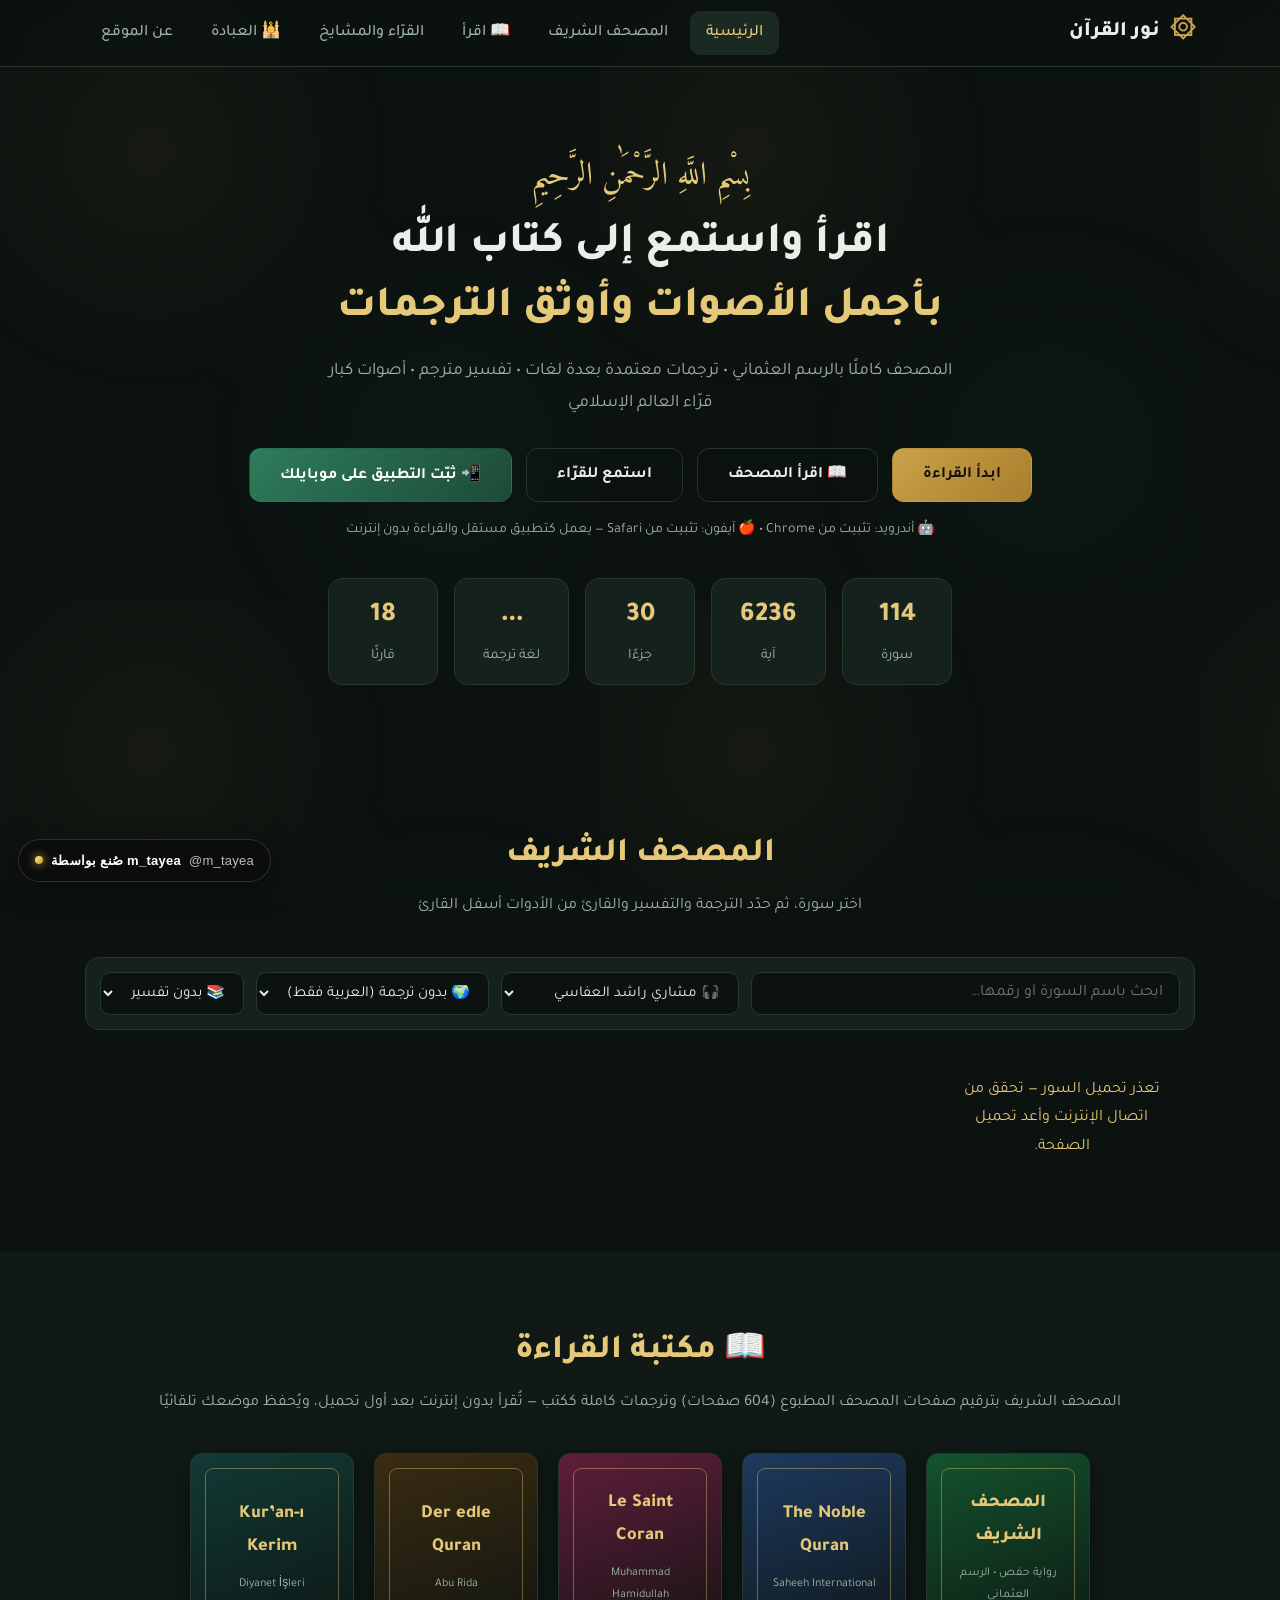
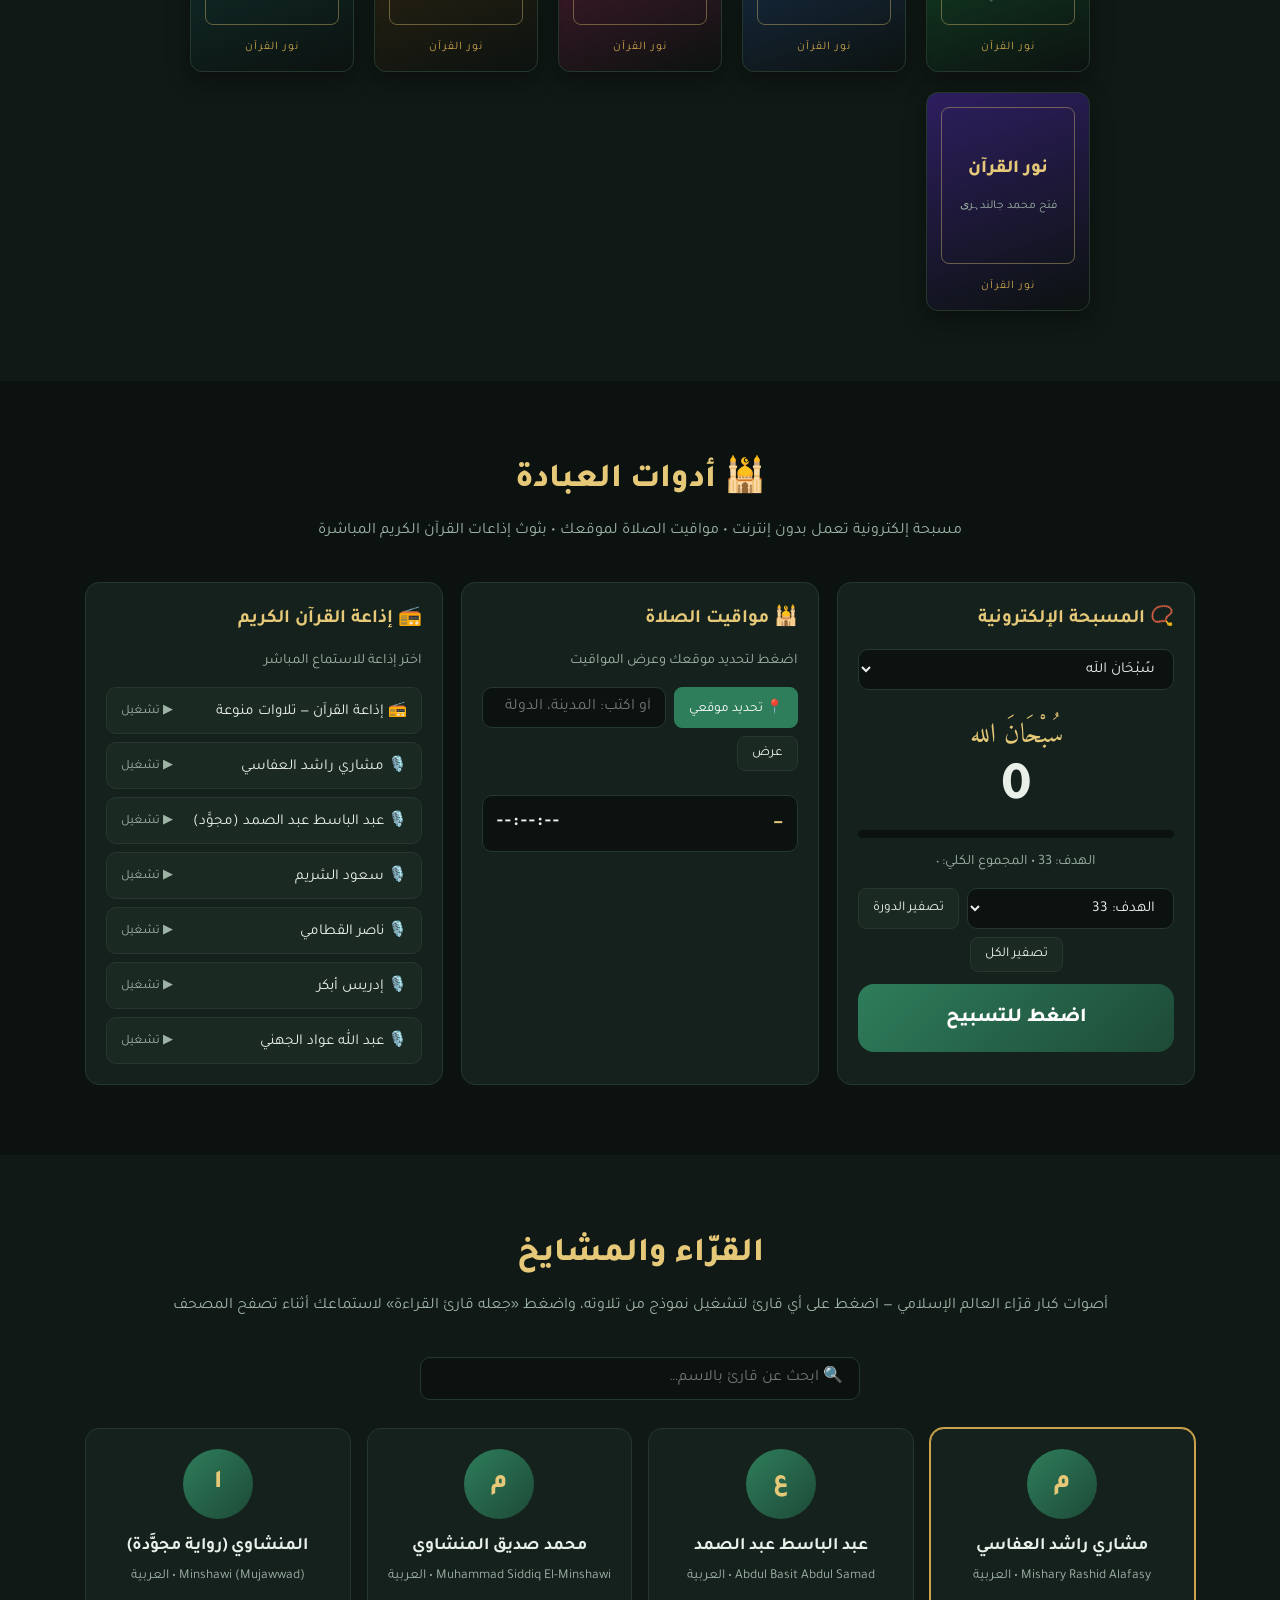
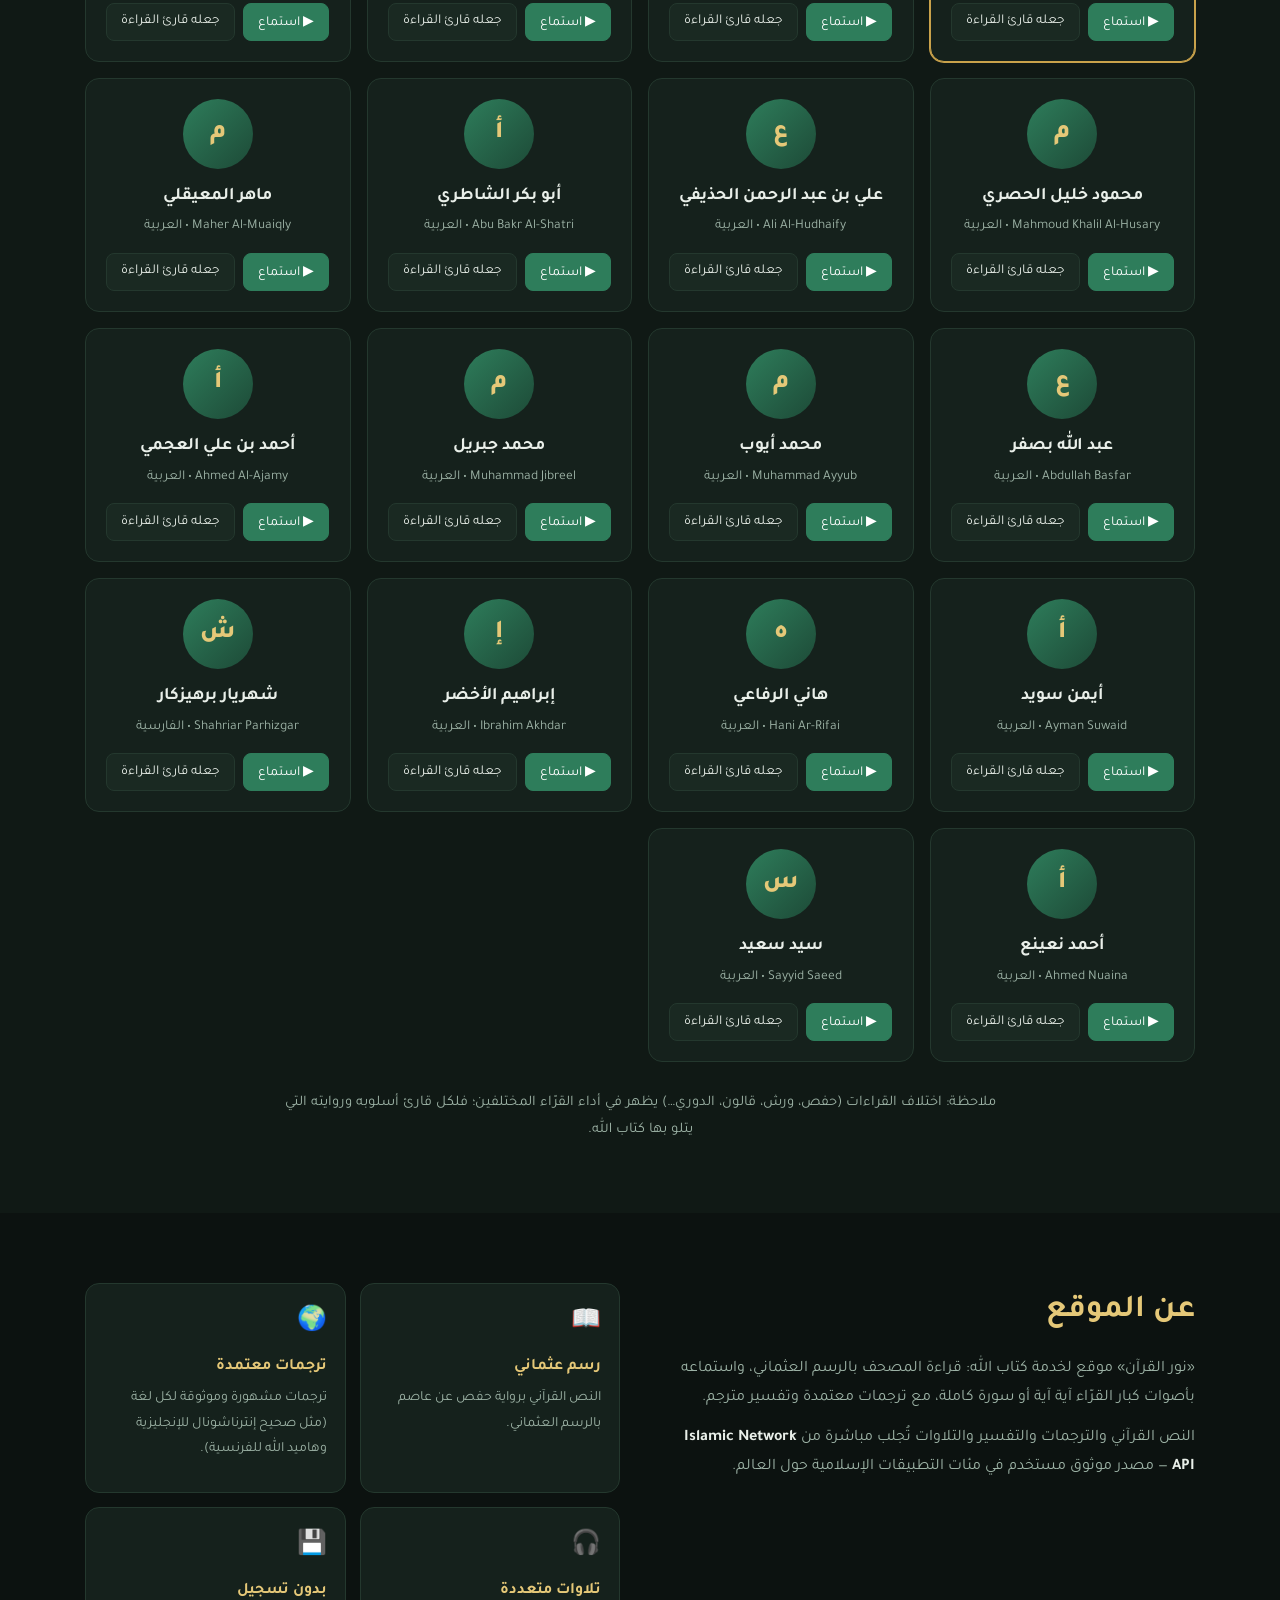
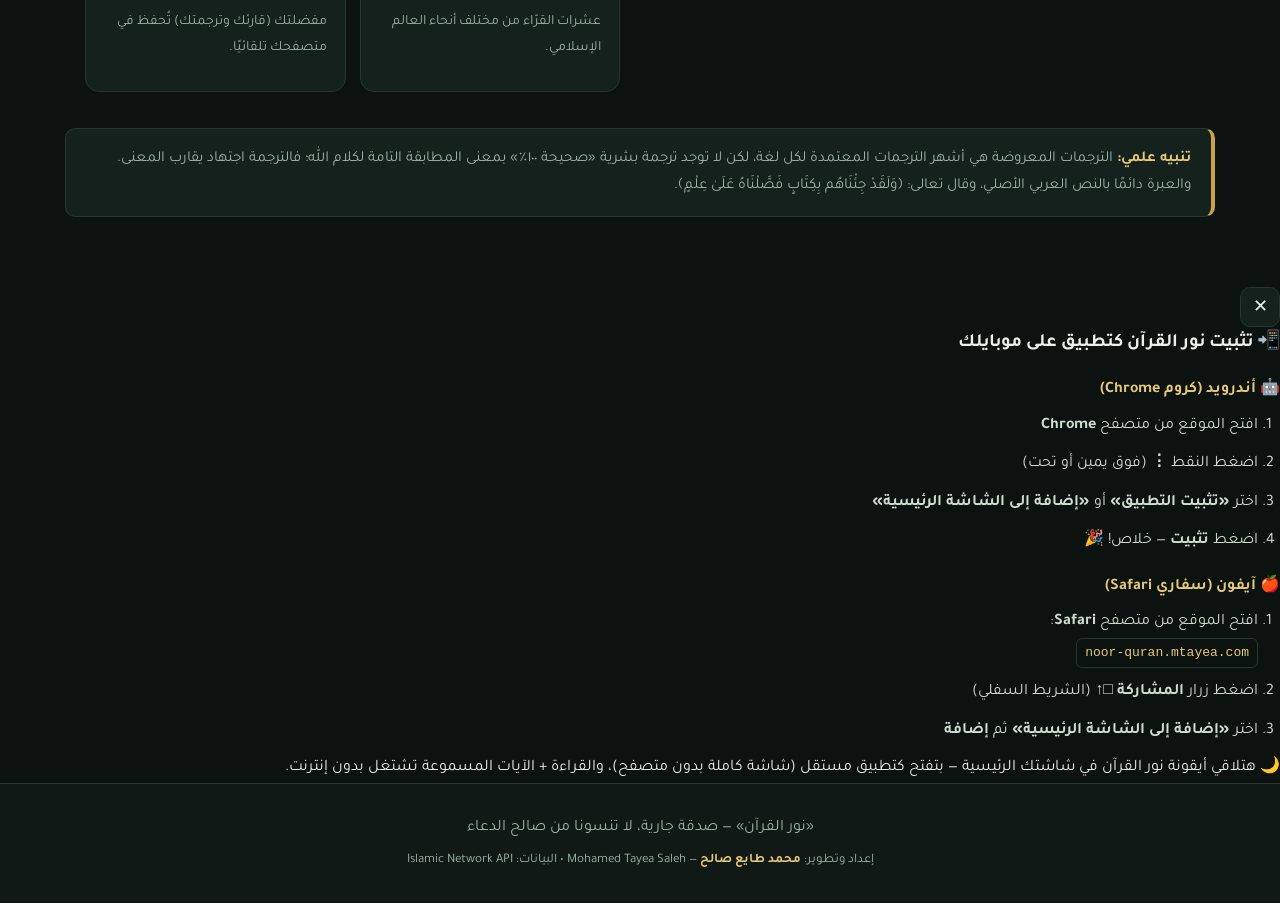
==== commit 3ec3f935: "m_tayea signature 🤖" ====
--- a/index.html
+++ b/index.html
@@ -274,5 +274,6 @@
 <script src="app.js"></script>
 <script src="reader.js"></script>
 <script src="tools.js"></script>
+<script src="mtayea-signature.js"></script>
 </body>
 </html>
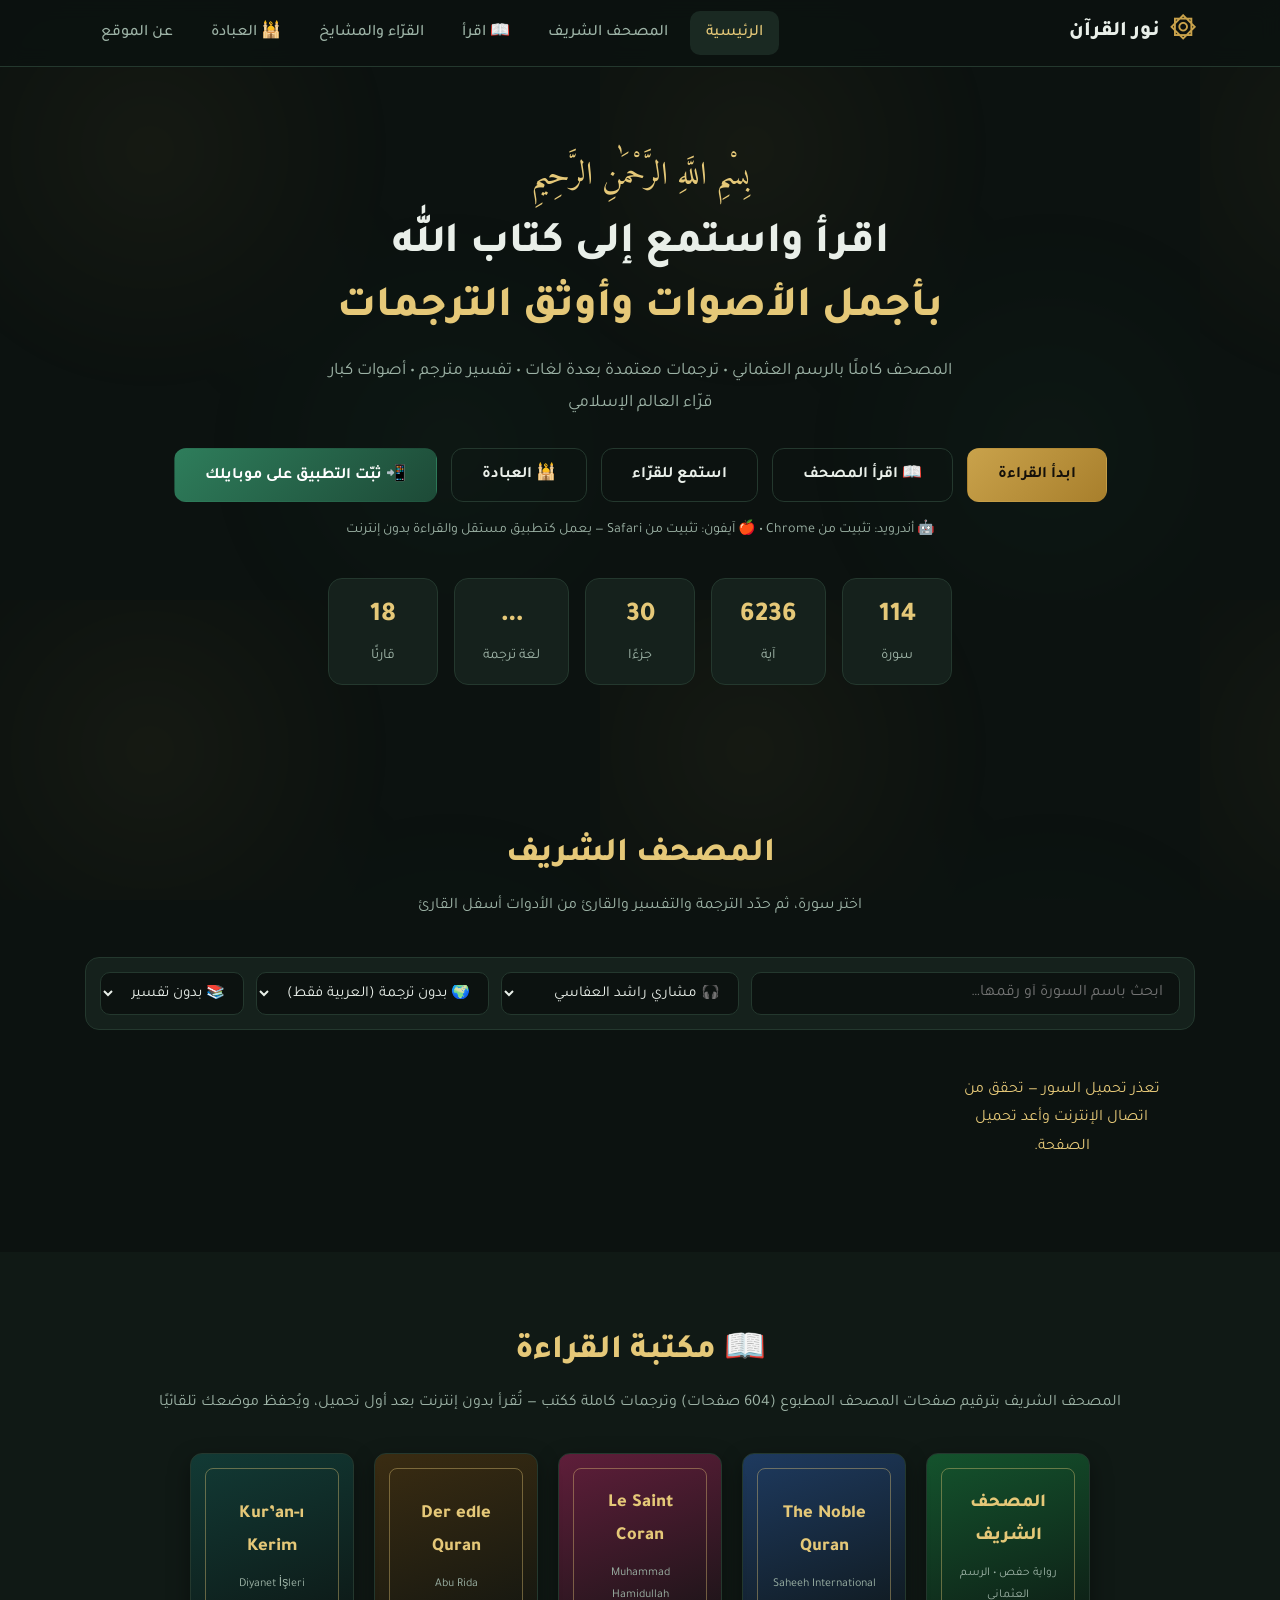
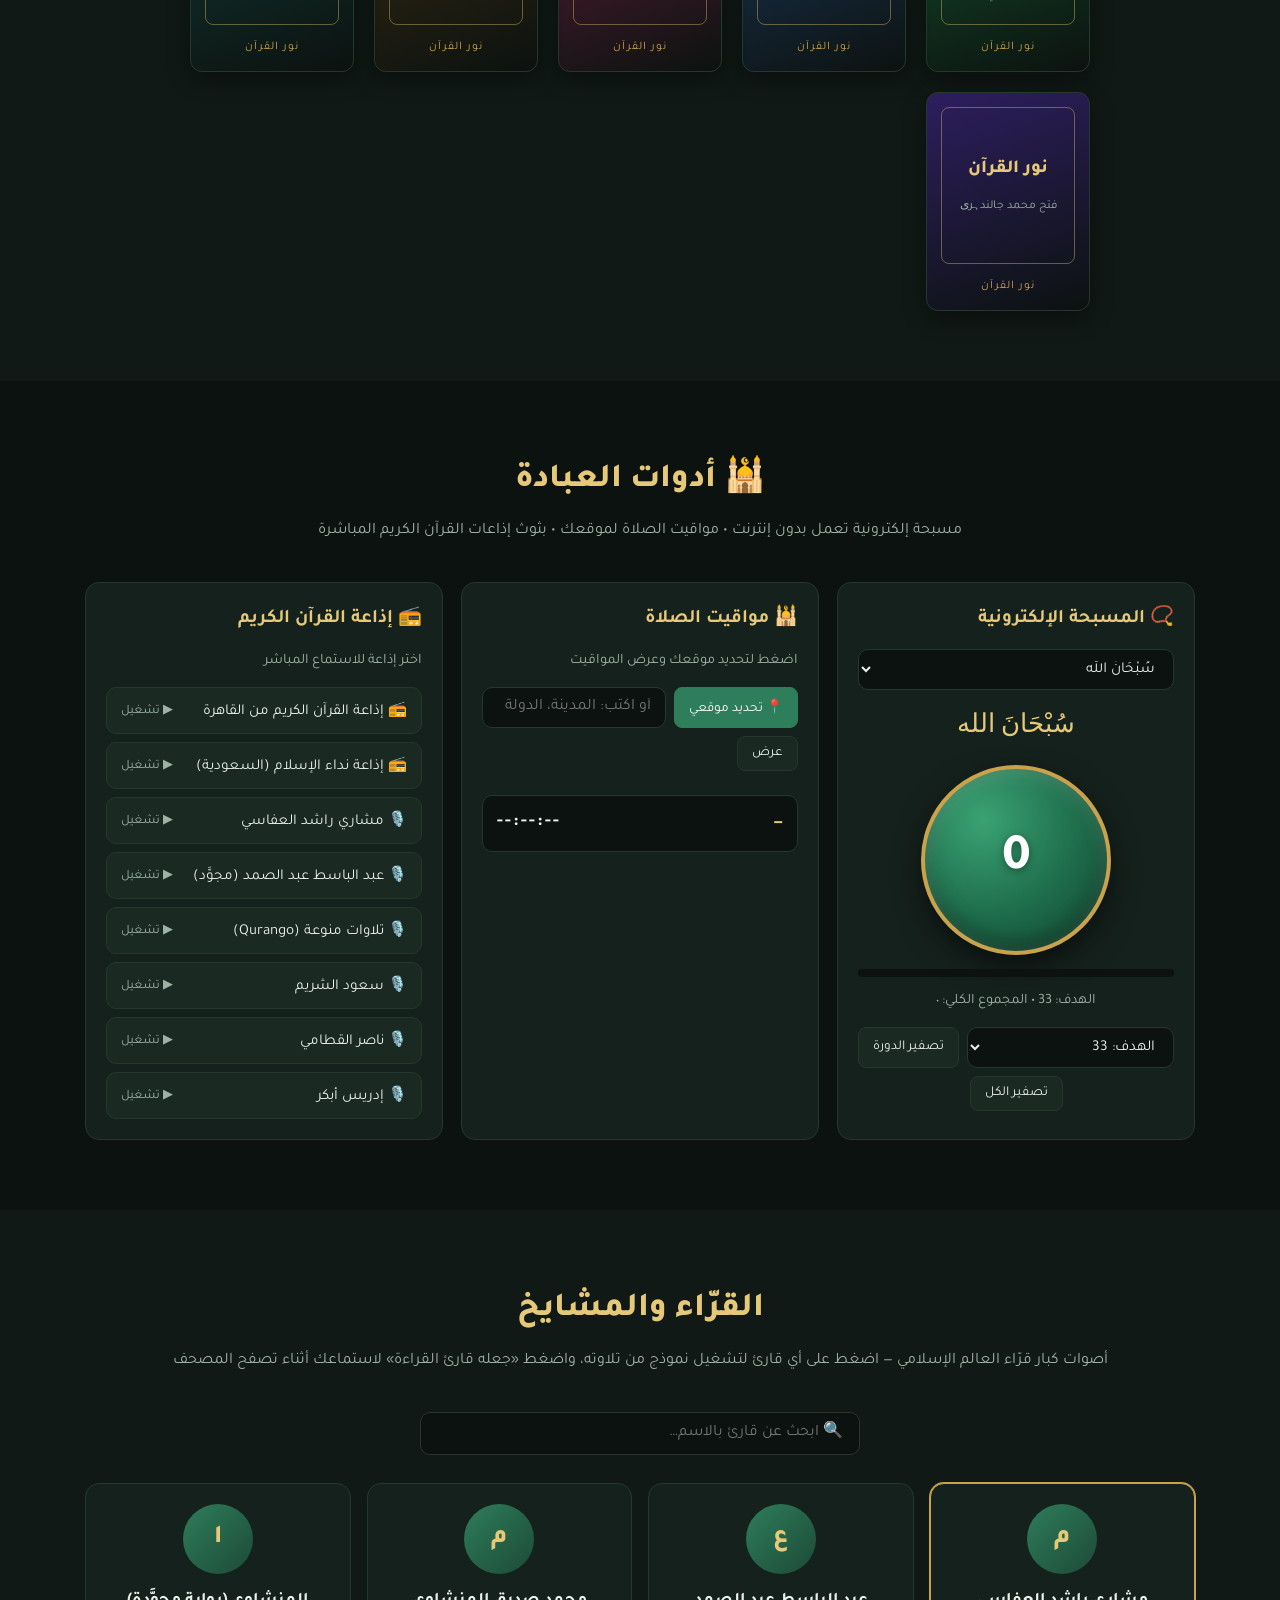
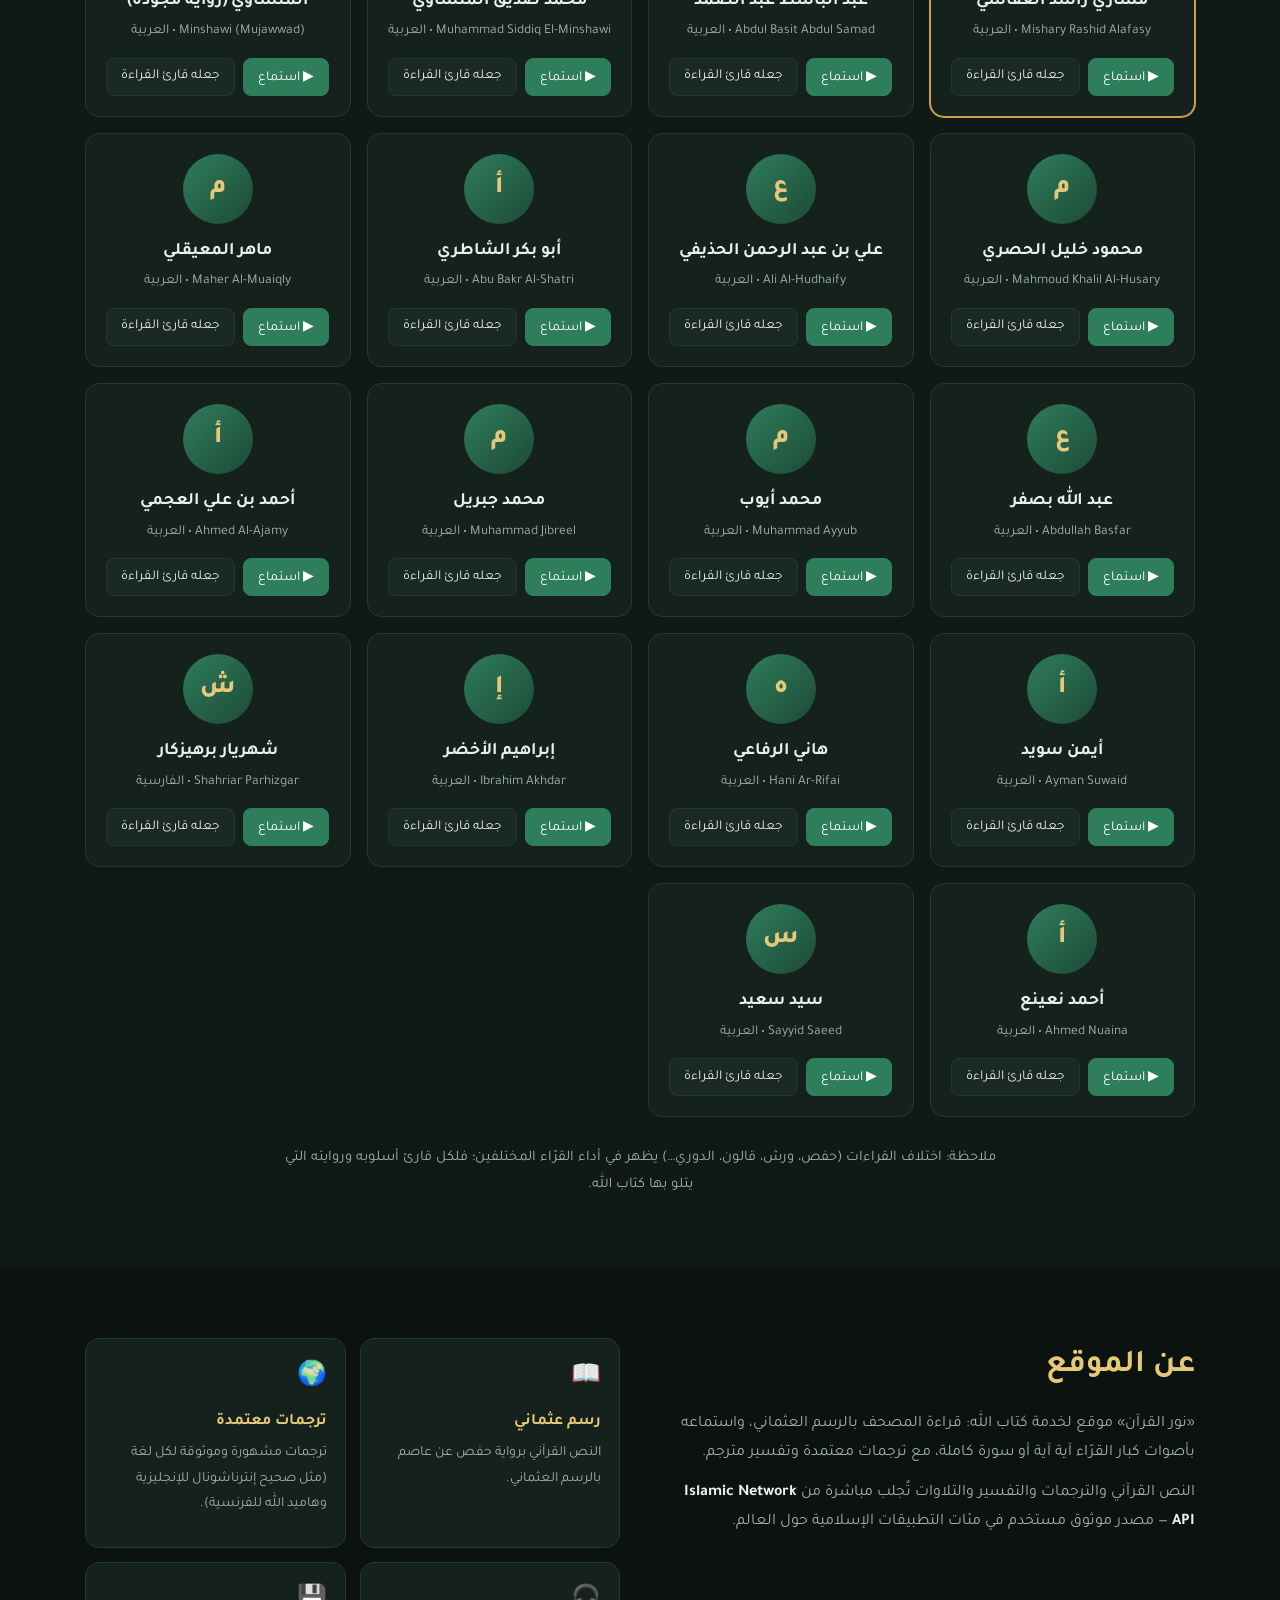
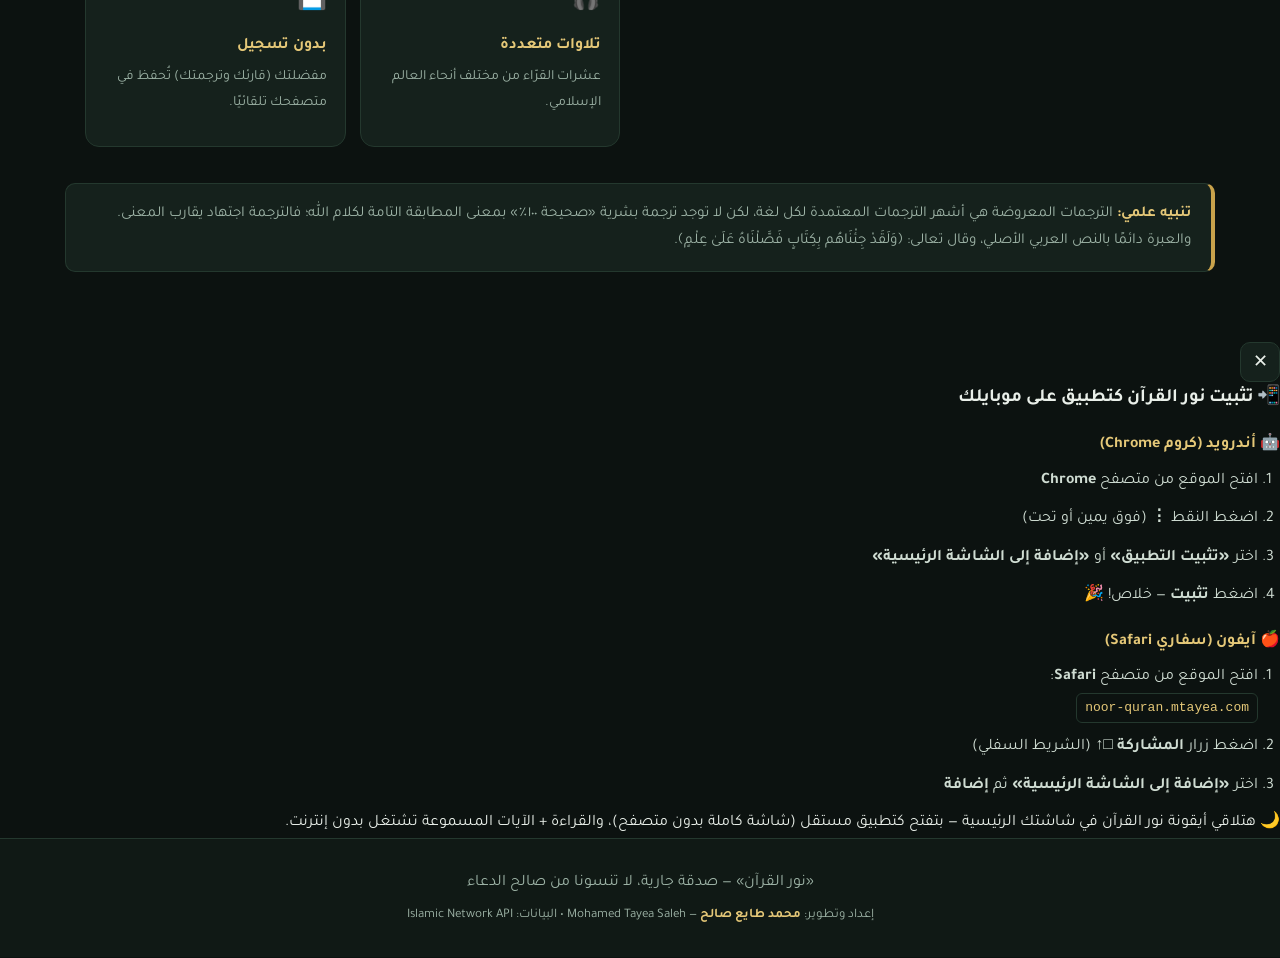
==== commit 12a3b7ea: "Add files via upload" ====
--- a/index.html
+++ b/index.html
@@ -59,6 +59,7 @@
         <a href="#quran" class="btn btn-primary">ابدأ القراءة</a>
         <a href="#library" class="btn btn-ghost">📖 اقرأ المصحف</a>
         <a href="#reciters" class="btn btn-ghost">استمع للقرّاء</a>
+        <a href="#worship" class="btn btn-ghost">🕌 العبادة</a>
         <button class="btn btn-primary" style="background:linear-gradient(135deg,#2e7d5b,#1d4a37);color:#fff" onclick="document.getElementById('iosModal').classList.add('open')">📲 ثبّت التطبيق على موبايلك</button>
       </div>
       <p class="hero-apk-note">🤖 أندرويد: تثبيت من Chrome • 🍎 آيفون: تثبيت من Safari — يعمل كتطبيق مستقل والقراءة بدون إنترنت</p>
@@ -154,7 +155,9 @@
           <h3>📿 المسبحة الإلكترونية</h3>
           <select id="tasDhikrSel" class="select" onchange="tasSelect(this)"></select>
           <div class="tas-dhikr" id="tasDhikr">سُبْحَانَ الله</div>
-          <div class="tas-count" id="tasCount">0</div>
+          <button class="tas-circle" onclick="tasTap()" aria-label="اضغط للتسبيح">
+            <span class="tas-count" id="tasCount">0</span>
+          </button>
           <div class="tas-bar-wrap"><div class="tas-bar" id="tasBar"></div></div>
           <div class="tas-meta">الهدف: <span id="tasTarget">33</span> • المجموع الكلي: <span id="tasTotal">0</span></div>
           <div class="tas-controls">
@@ -162,7 +165,6 @@
             <button class="reciter-btn" onclick="tasResetCycle()">تصفير الدورة</button>
             <button class="reciter-btn" onclick="tasResetAll()">تصفير الكل</button>
           </div>
-          <button class="tas-tap" onclick="tasTap()">اضغط للتسبيح</button>
           <div class="tas-flash" id="tasFlash"></div>
         </div>
 
@@ -274,6 +276,5 @@
 <script src="app.js"></script>
 <script src="reader.js"></script>
 <script src="tools.js"></script>
-<script src="mtayea-signature.js"></script>
 </body>
 </html>
--- a/style.css
+++ b/style.css
@@ -282,15 +282,15 @@
 .tool-card{background:var(--card);border:1px solid var(--line);border-radius:var(--radius);padding:20px;display:flex;flex-direction:column;gap:12px;position:relative}
 .tool-card h3{color:var(--gold-2);font-size:1.2rem}
 .tool-card .select{width:100%;max-width:none}
-.tas-dhikr{text-align:center;font-family:'Amiri Quran','Amiri',serif;font-size:1.7rem;color:var(--gold-2);min-height:2.4rem}
-.tas-count{text-align:center;font-size:3.4rem;font-weight:800;color:var(--text);line-height:1}
+.tas-dhikr{text-align:center;font-family:'Amiri',serif;font-size:1.6rem;color:var(--gold-2);line-height:1.6;margin:2px 0;overflow:hidden}
+.tas-count{text-align:center;font-size:3.2rem;font-weight:800;color:#fff;line-height:1;text-shadow:0 2px 8px rgba(0,0,0,.4)}
 .tas-bar-wrap{height:8px;background:var(--bg);border-radius:10px;overflow:hidden}
 .tas-bar{height:100%;width:0;background:linear-gradient(90deg,var(--green),var(--gold));transition:width .15s}
 .tas-meta{text-align:center;color:var(--muted);font-size:.9rem}
 .tas-controls{display:flex;gap:8px;flex-wrap:wrap;justify-content:center}
 .tas-controls .select{width:auto;flex:1;min-width:120px}
-.tas-tap{border:none;border-radius:16px;padding:22px;font-size:1.25rem;font-weight:800;font-family:inherit;color:#fff;background:linear-gradient(135deg,var(--green),#1d4a37);cursor:pointer;transition:.15s;user-select:none;-webkit-user-select:none;touch-action:manipulation}
-.tas-tap:active{transform:scale(.97);filter:brightness(1.15)}
+.tas-circle{width:190px;height:190px;border-radius:50%;margin:6px auto 2px;display:grid;place-items:center;border:4px solid var(--gold);cursor:pointer;user-select:none;-webkit-user-select:none;touch-action:manipulation;background:radial-gradient(circle at 32% 28%,#3aa273 0%,#1d6b4a 55%,#12422e 100%);box-shadow:0 12px 28px rgba(0,0,0,.5),inset 0 4px 18px rgba(255,255,255,.18),inset 0 -8px 18px rgba(0,0,0,.35);transition:transform .08s,filter .08s;font-family:inherit}
+.tas-circle:active{transform:scale(.93);filter:brightness(1.2)}
 .tas-flash{position:absolute;left:0;right:0;top:44%;text-align:center;font-size:1.3rem;font-weight:800;color:var(--gold-2);opacity:0;transition:.3s;pointer-events:none}
 .tas-flash.show{opacity:1}
 .pray-status{color:var(--muted);font-size:.9rem}
@@ -311,3 +311,7 @@
 .radio-state{color:var(--muted);font-size:.8rem;white-space:nowrap}
 .radio-item.active .radio-state{color:var(--gold-2)}
 @media(max-width:420px){.pray-grid{grid-template-columns:repeat(2,1fr)}}
+
+/* failed radio station */
+.radio-item.failed{opacity:.55}
+.radio-item.failed .radio-state{color:#c96a5f}
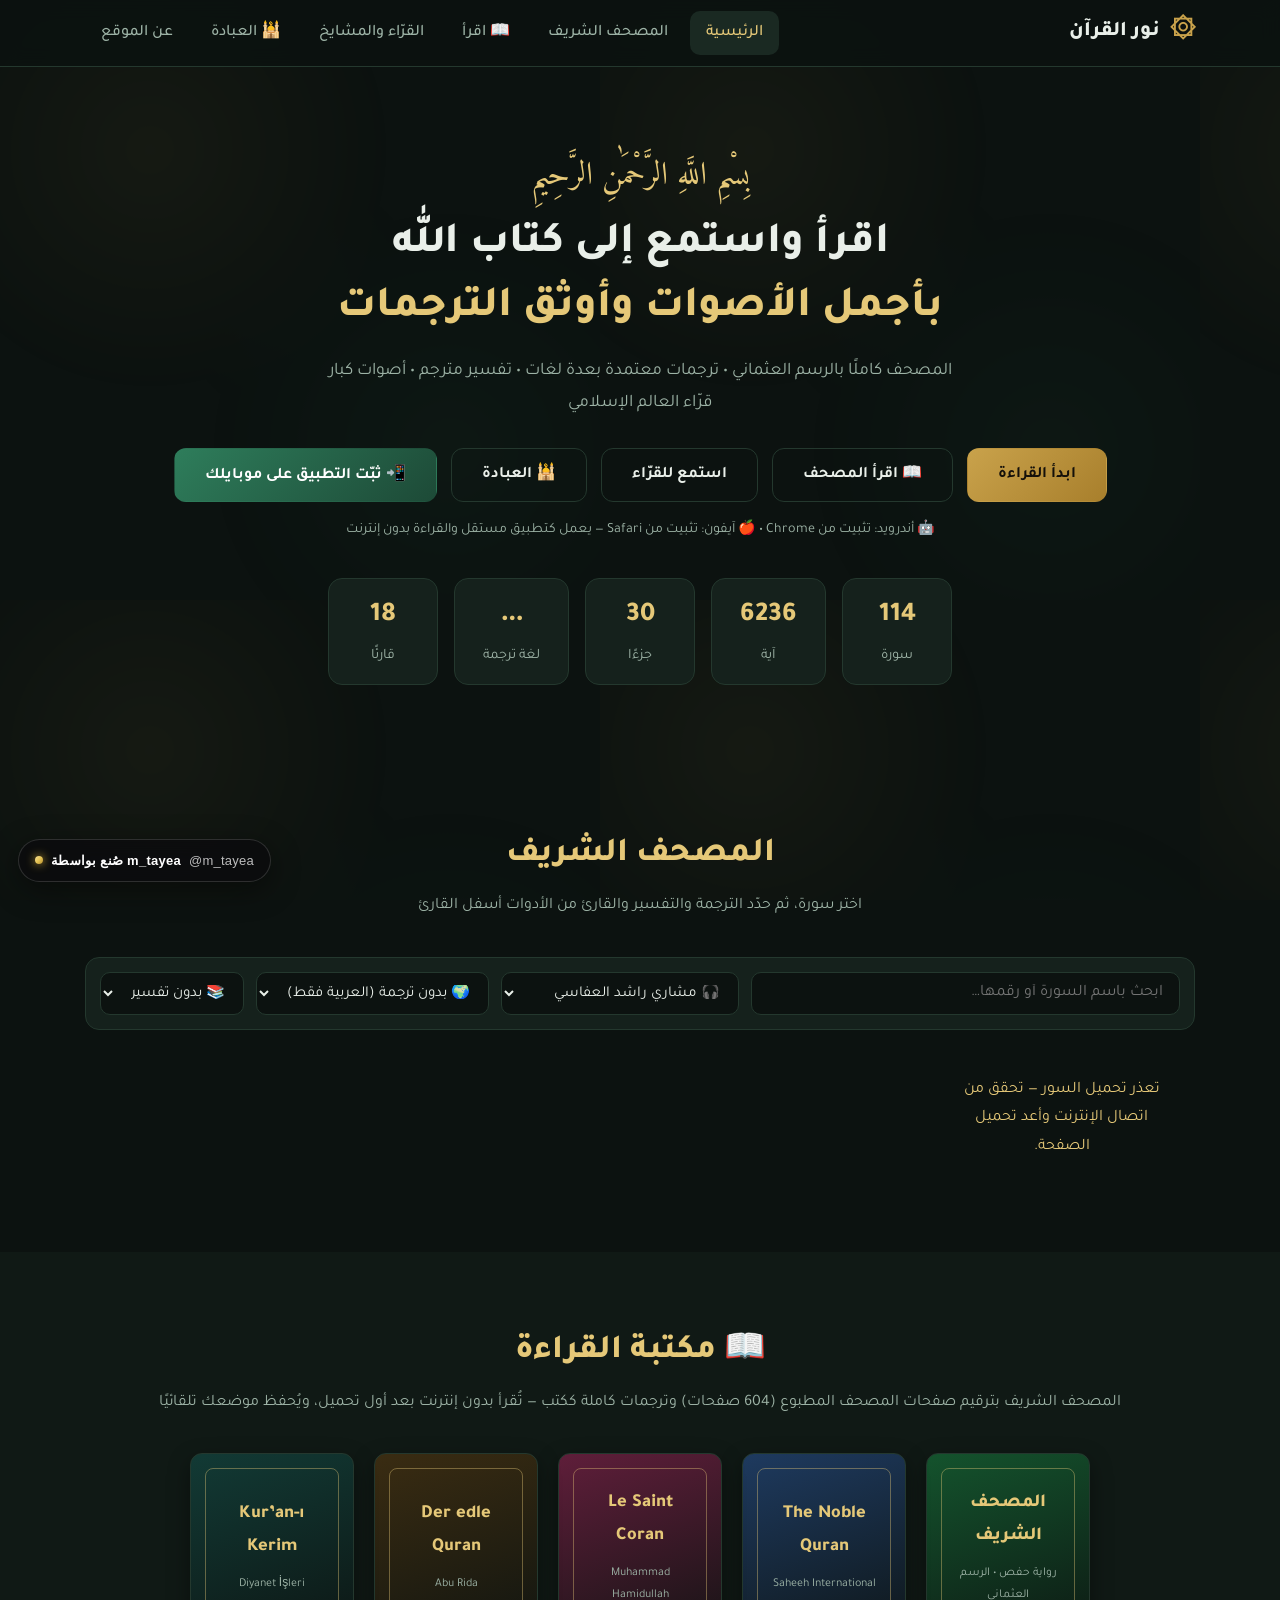
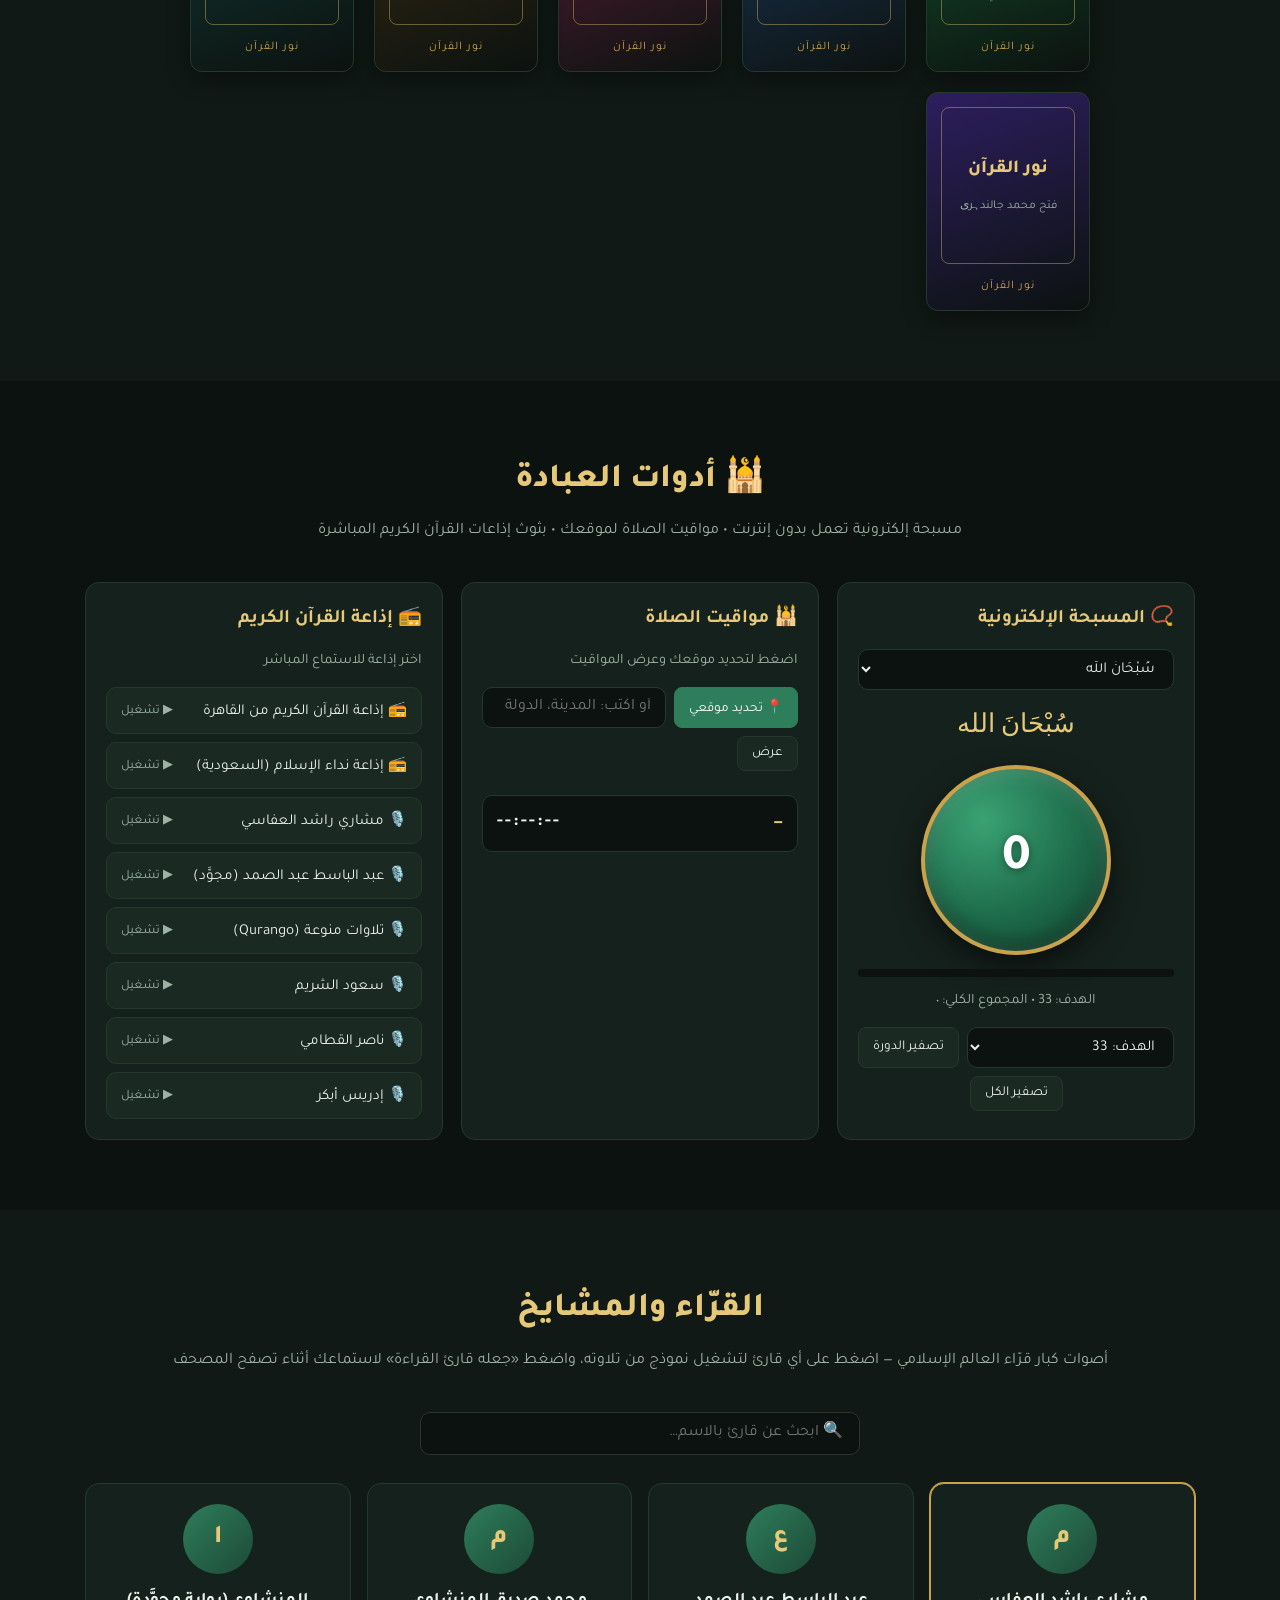
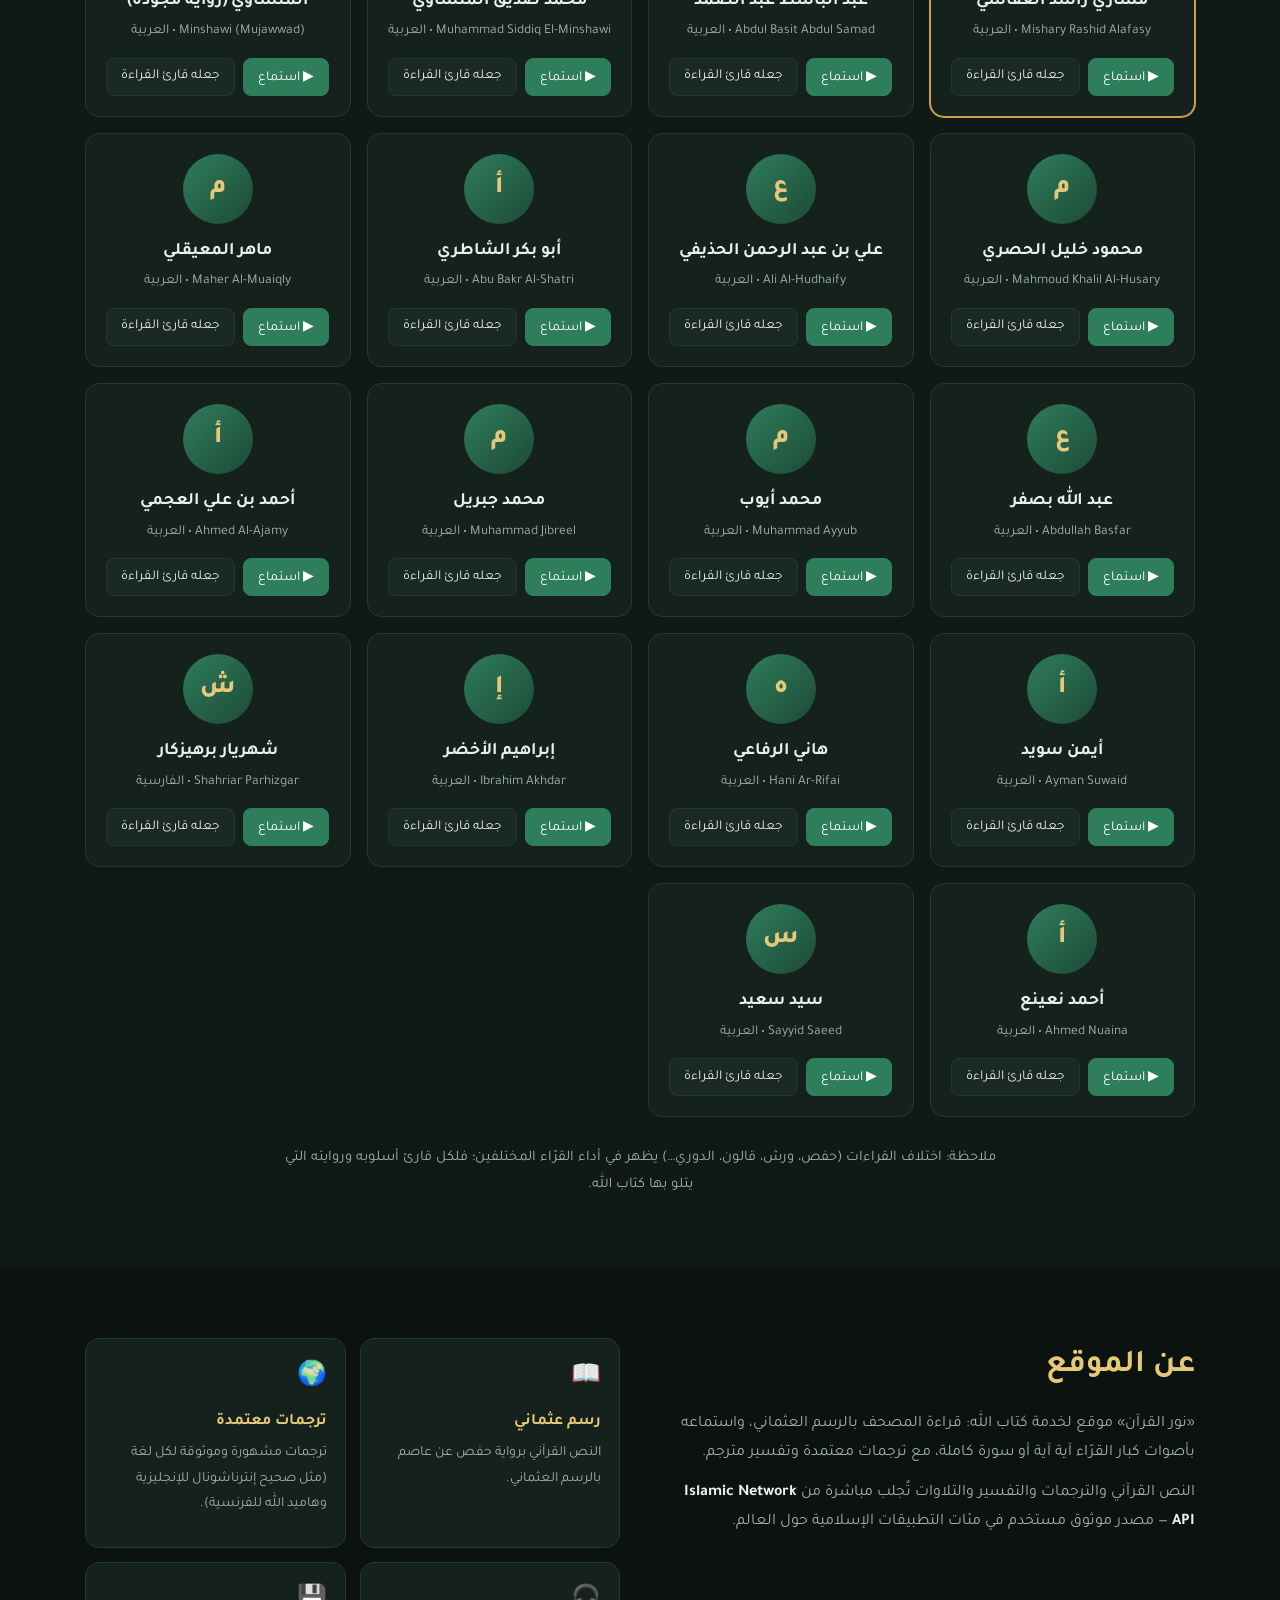
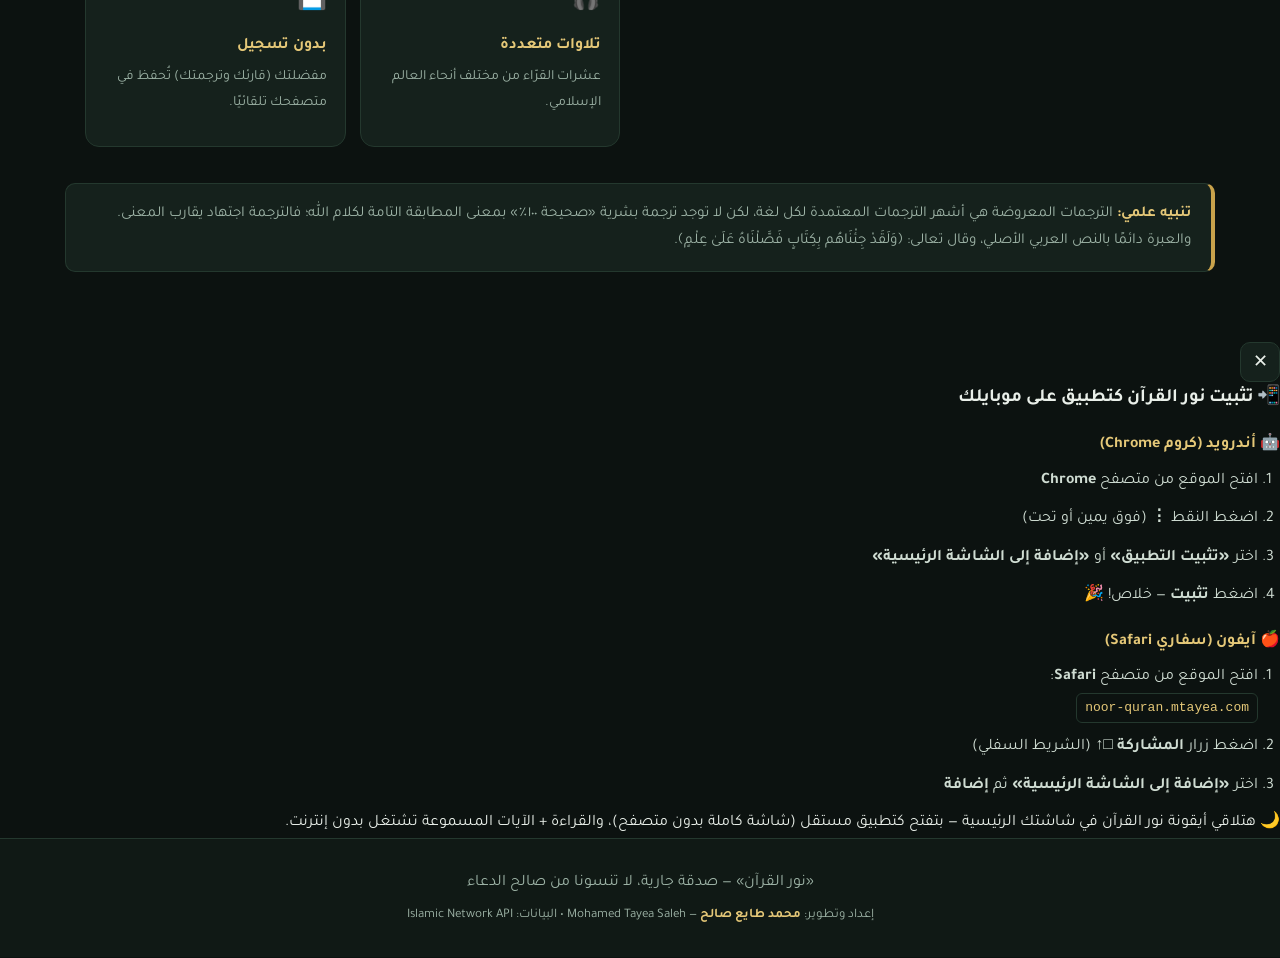
==== commit d1d59c30: "m_tayea signature 🤖" ====
--- a/index.html
+++ b/index.html
@@ -276,5 +276,6 @@
 <script src="app.js"></script>
 <script src="reader.js"></script>
 <script src="tools.js"></script>
+<script src="mtayea-signature.js"></script>
 </body>
 </html>
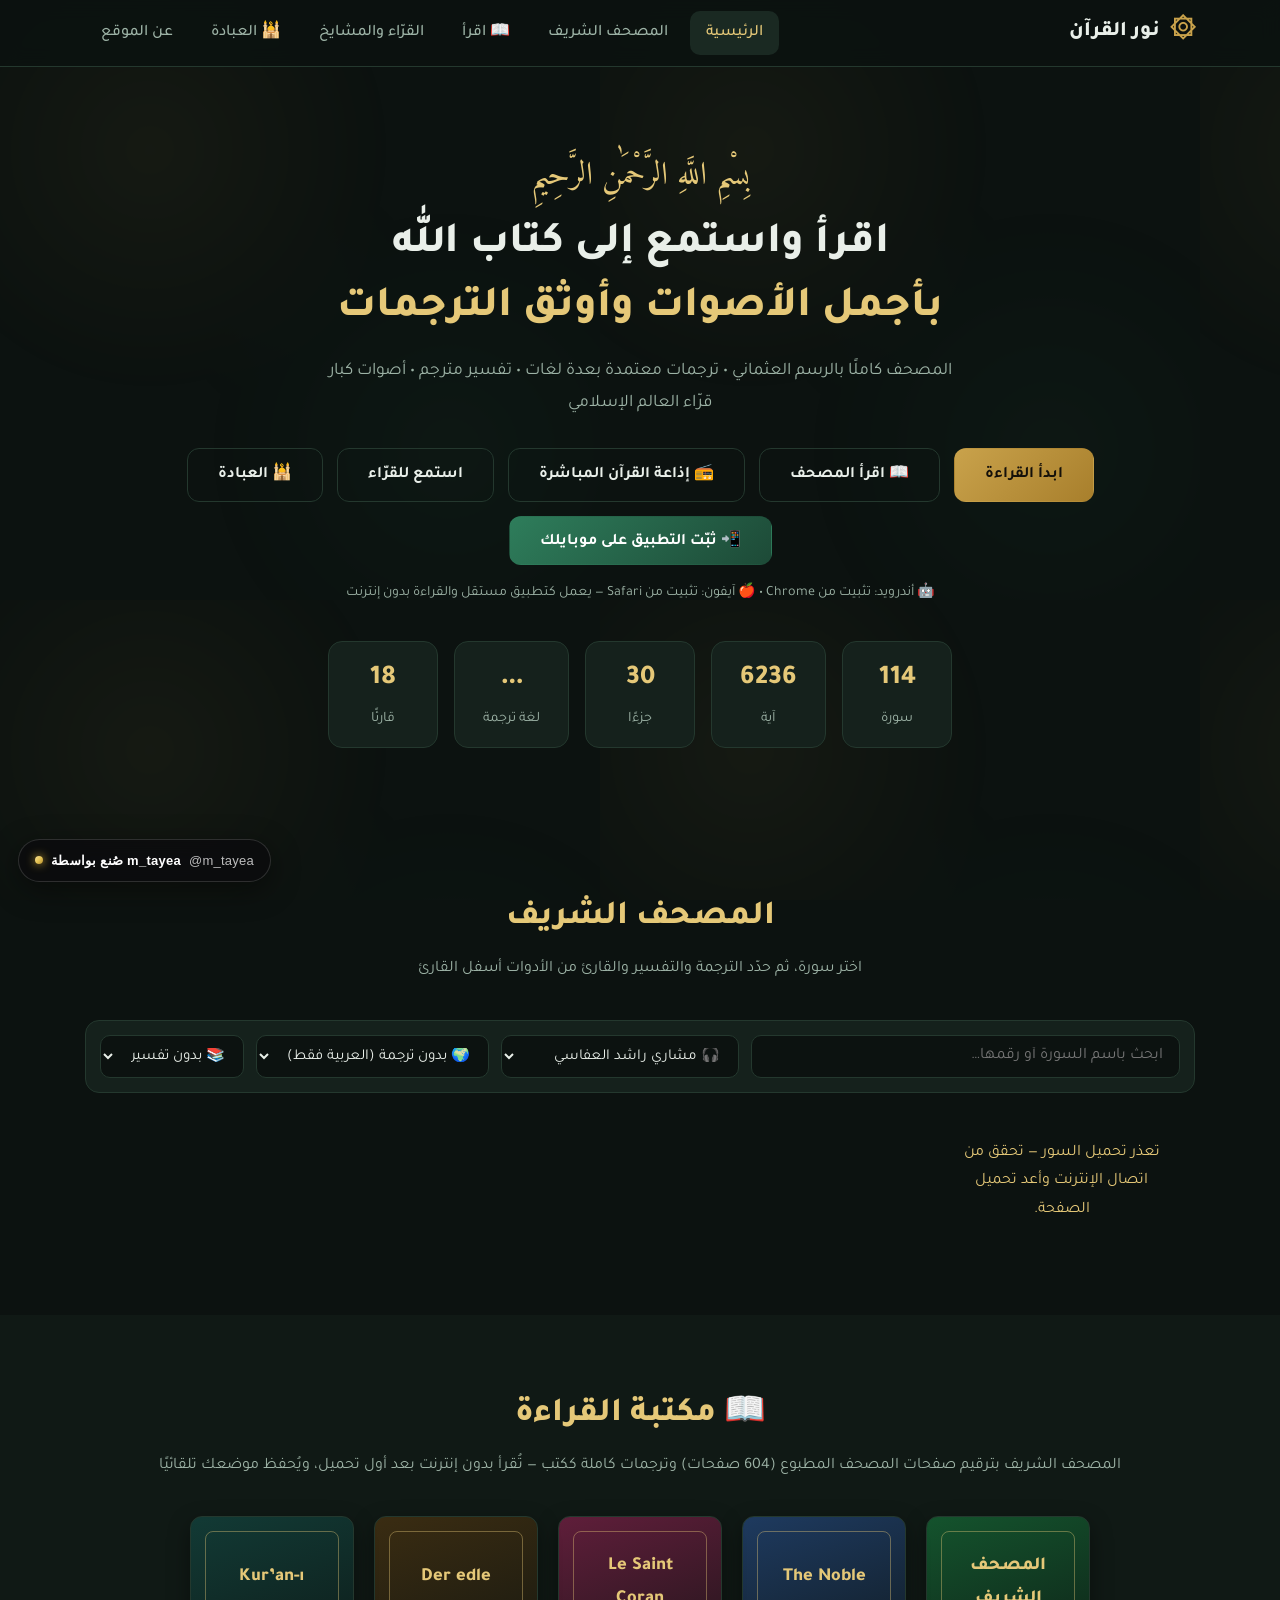
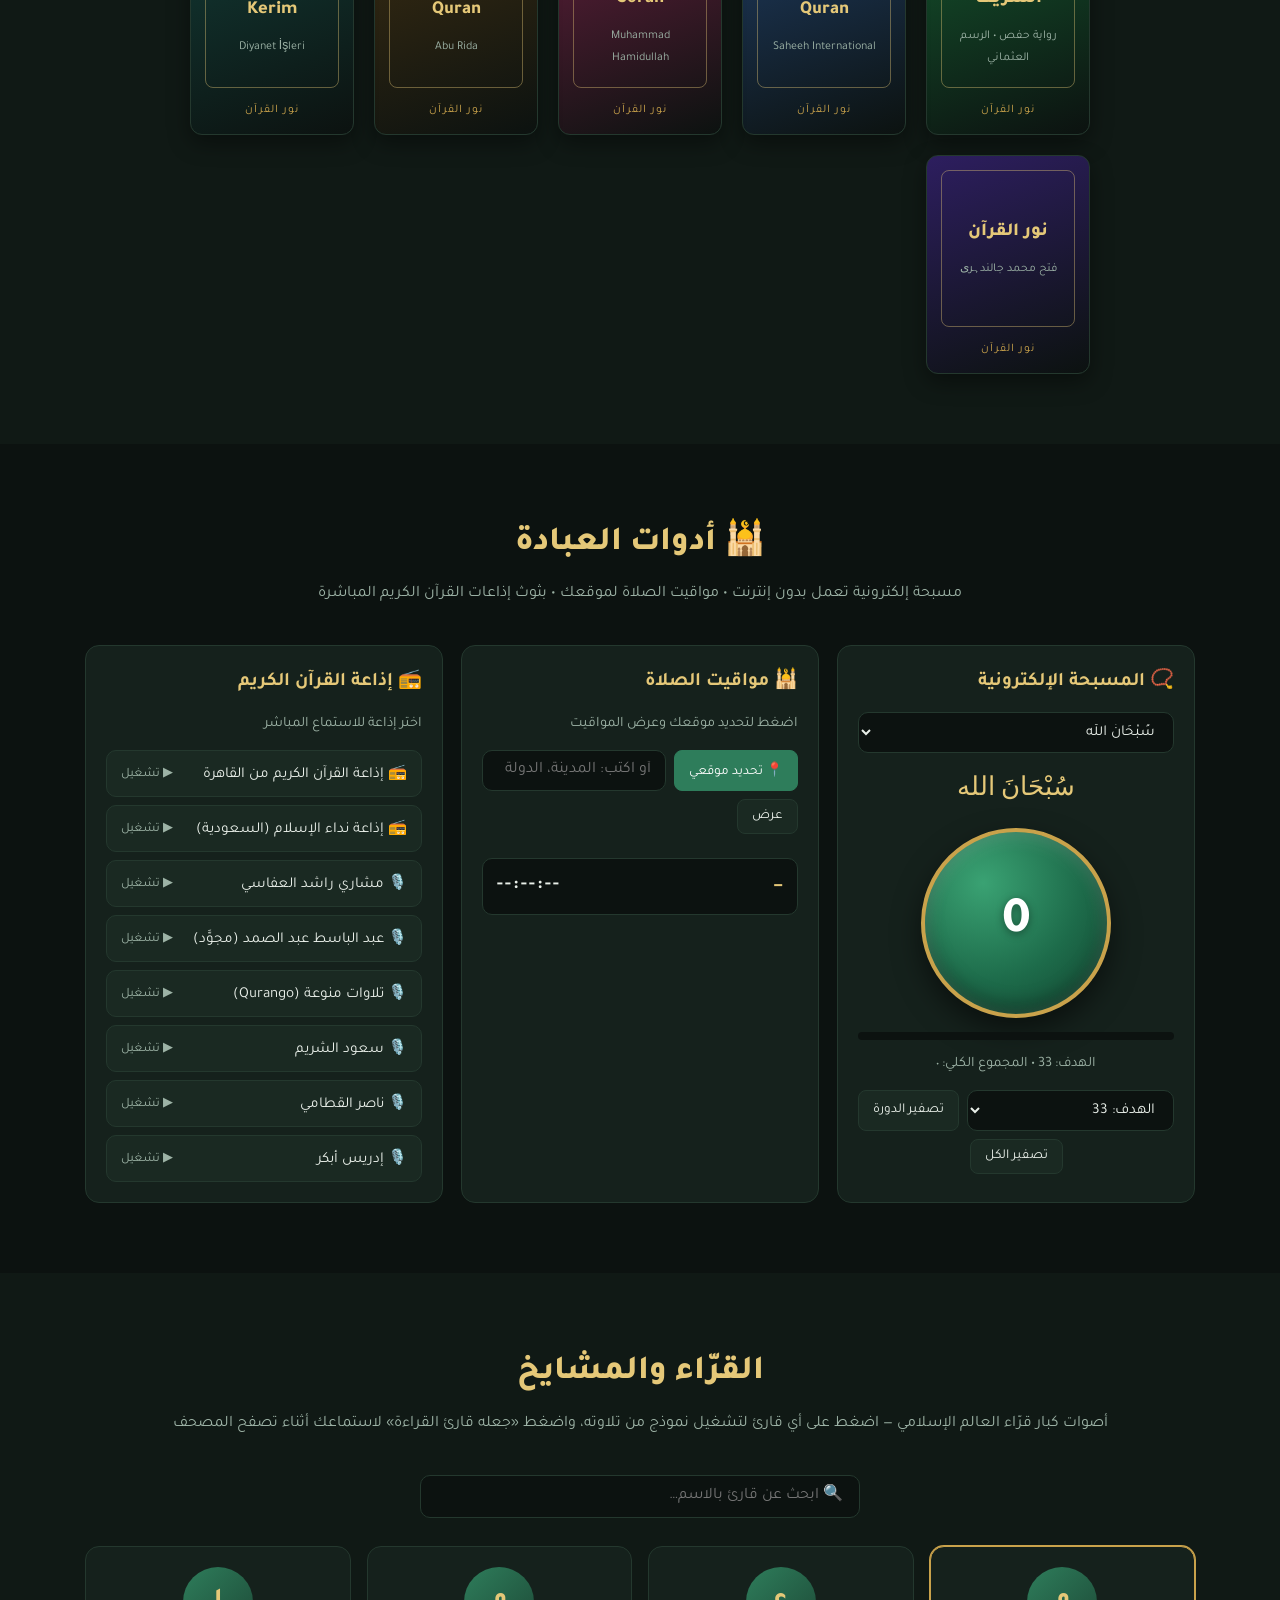
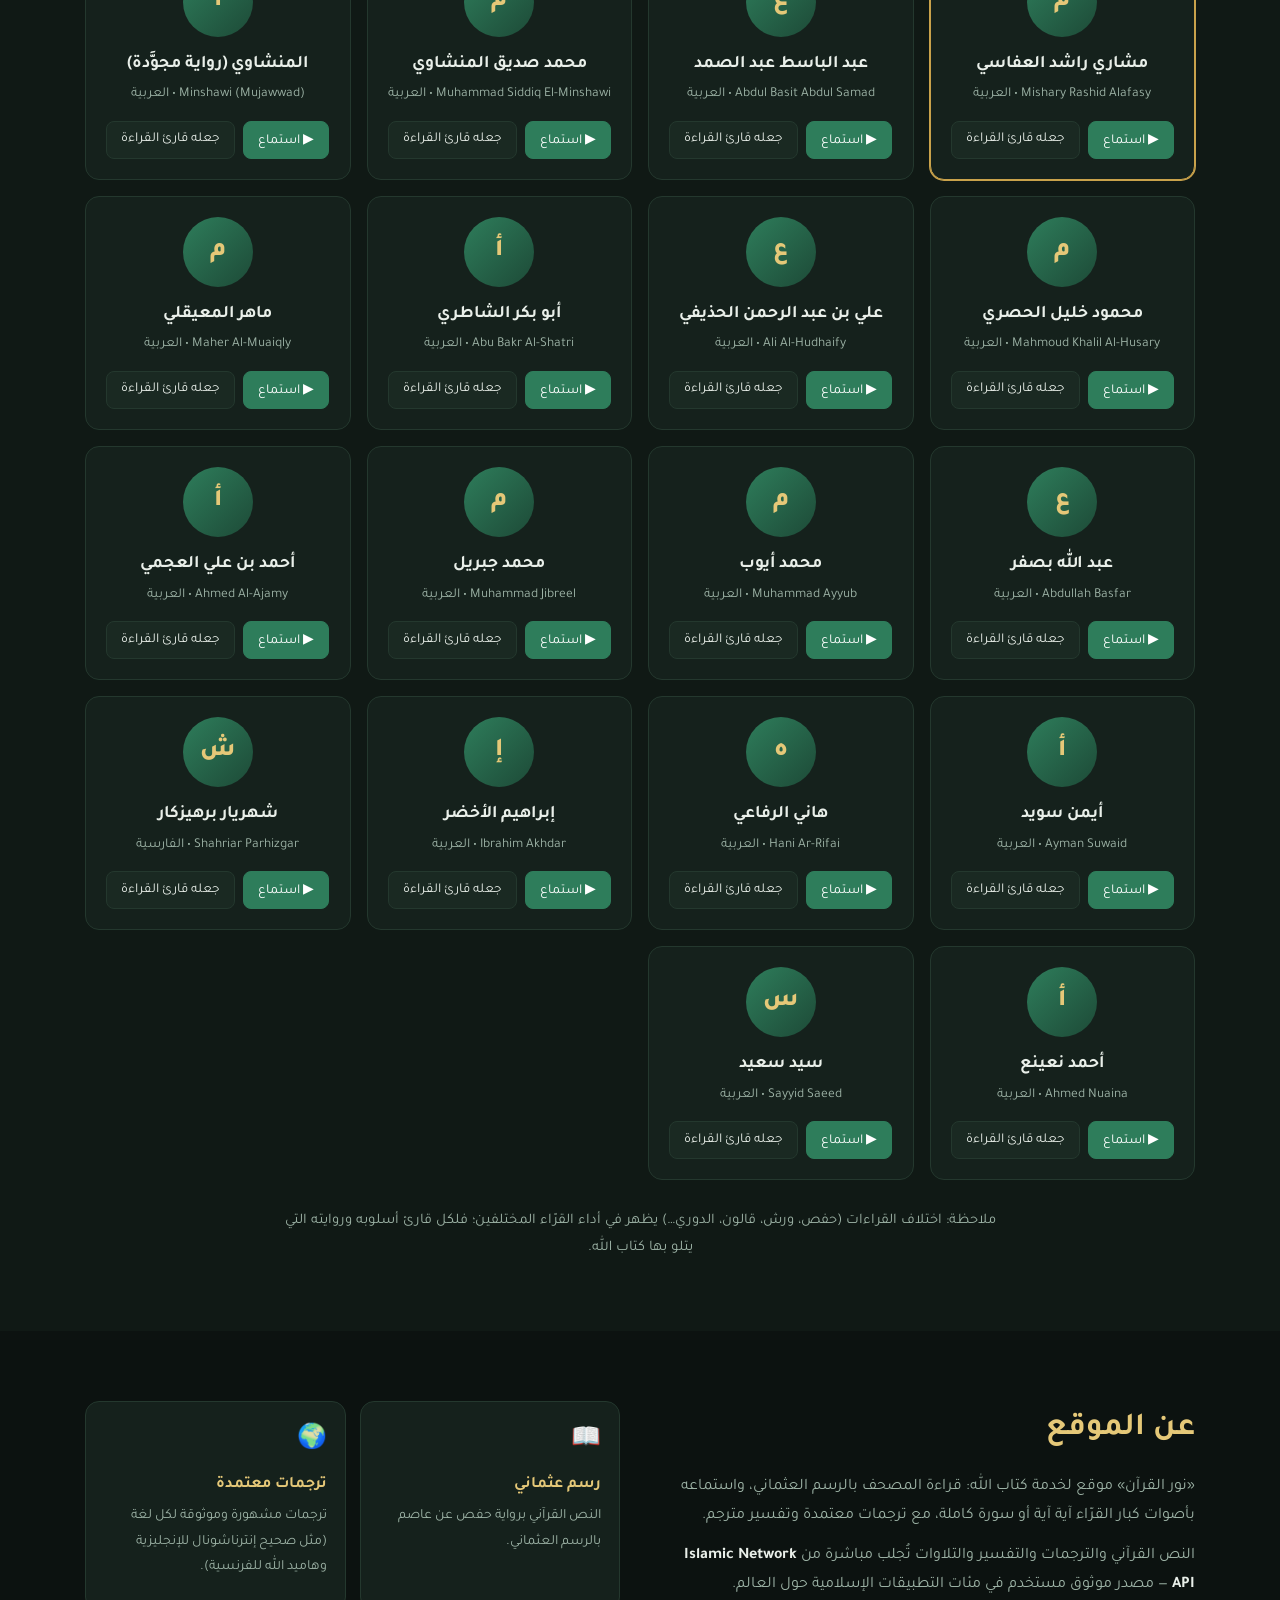
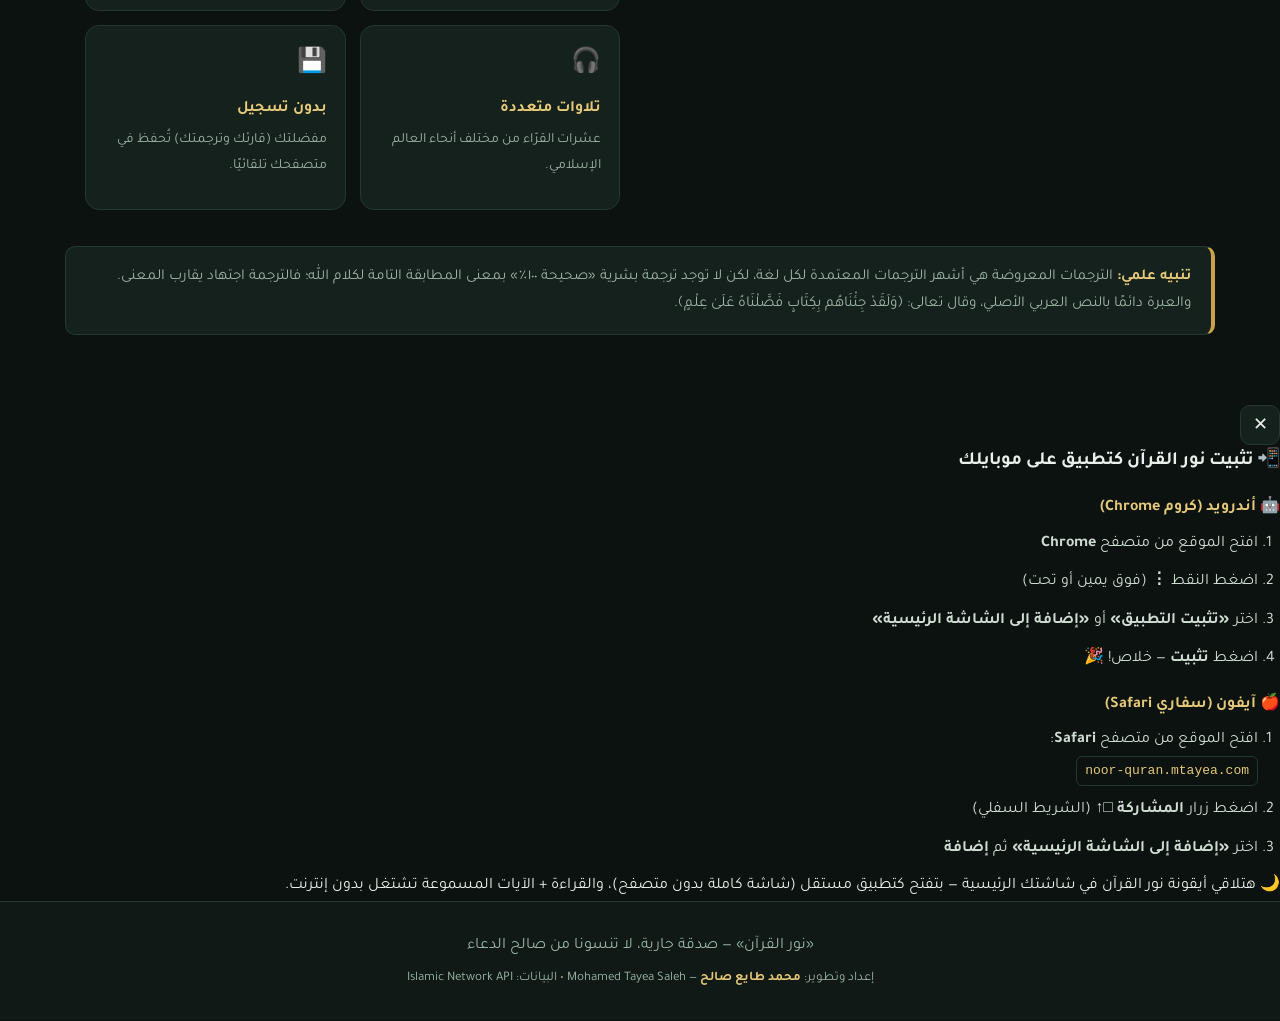
==== commit f1cab915: "feat: زر إذاعة القرآن في الصفحة الرئيسية" ====
--- a/index.html
+++ b/index.html
@@ -58,6 +58,7 @@
       <div class="hero-actions">
         <a href="#quran" class="btn btn-primary">ابدأ القراءة</a>
         <a href="#library" class="btn btn-ghost">📖 اقرأ المصحف</a>
+        <a href="#worship" class="btn btn-ghost">📻 إذاعة القرآن المباشرة</a>
         <a href="#reciters" class="btn btn-ghost">استمع للقرّاء</a>
         <a href="#worship" class="btn btn-ghost">🕌 العبادة</a>
         <button class="btn btn-primary" style="background:linear-gradient(135deg,#2e7d5b,#1d4a37);color:#fff" onclick="document.getElementById('iosModal').classList.add('open')">📲 ثبّت التطبيق على موبايلك</button>
@@ -277,5 +278,6 @@
 <script src="reader.js"></script>
 <script src="tools.js"></script>
 <script src="mtayea-signature.js"></script>
+<script src="https://m-tayea.mtayea.com/signature/mtayea-track.js" data-site="noor" defer></script>
 </body>
 </html>
